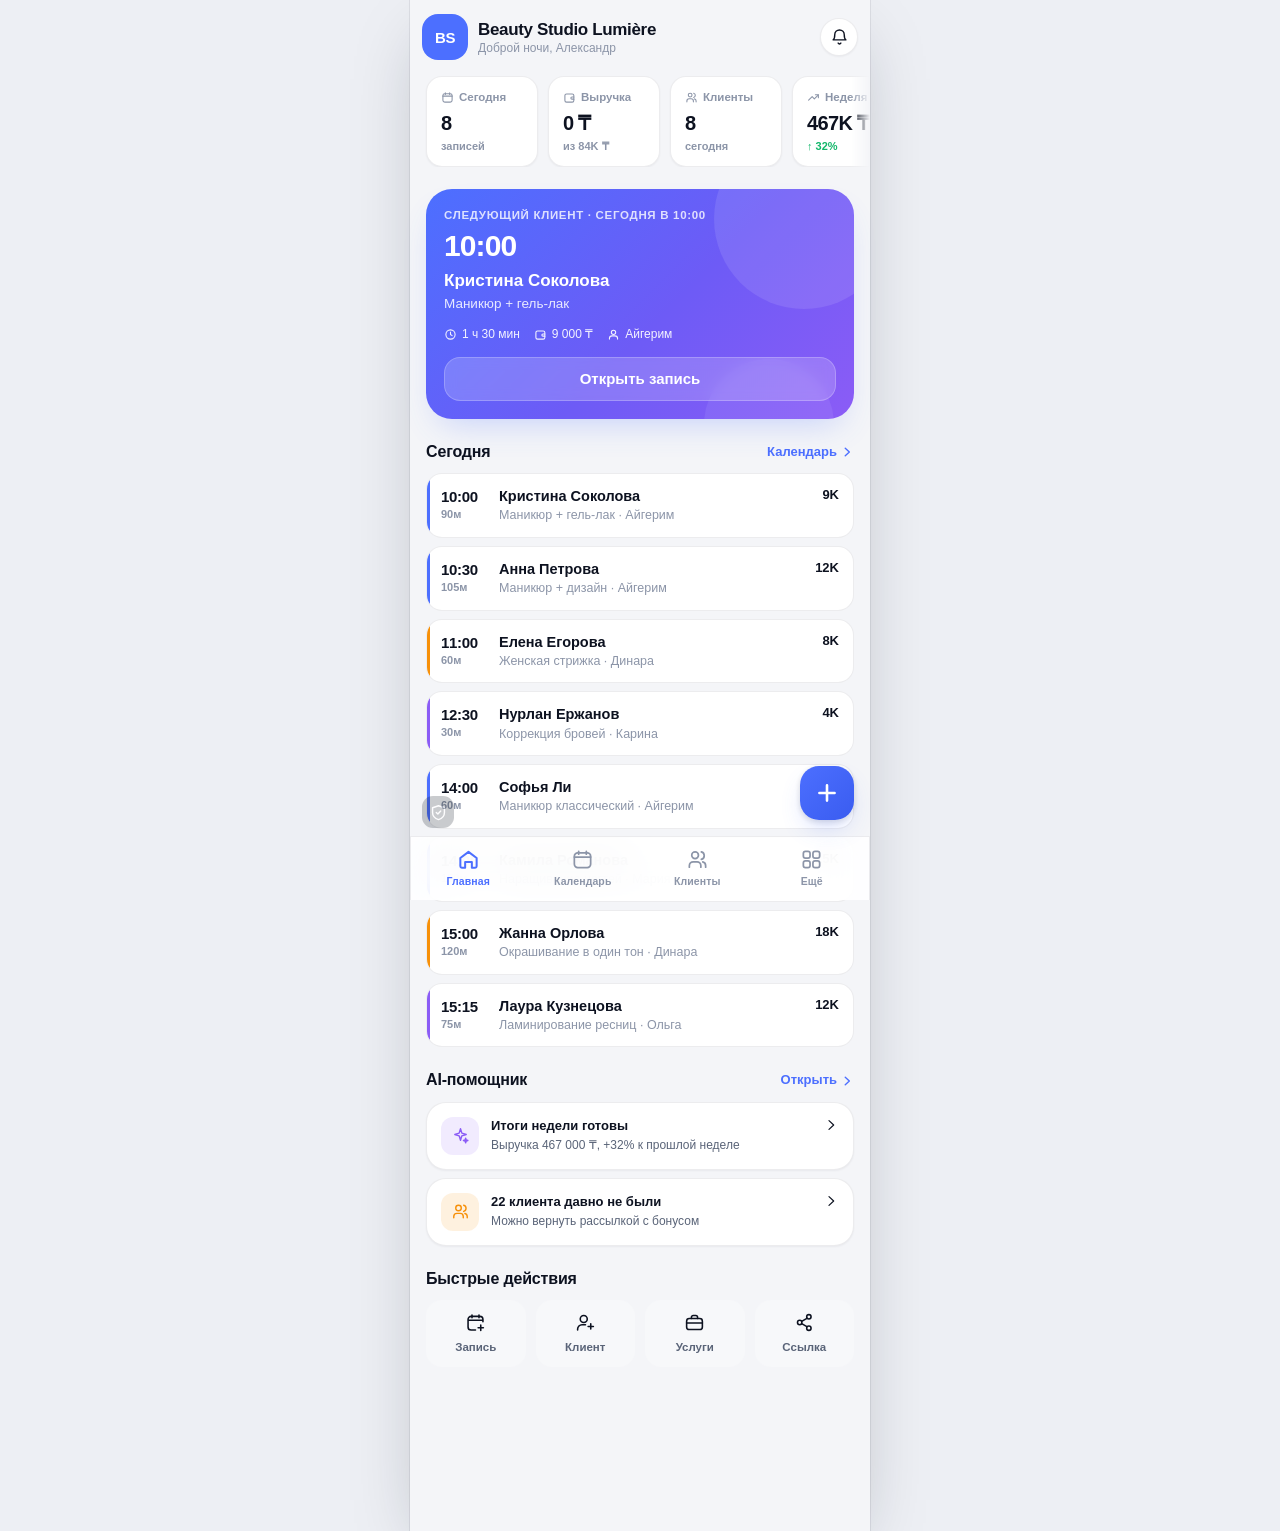
==== webapp/index.html @ 7ba68de1 "Zapis — демо онлайн-записи в Telegram: Mini App, бот с записью в чате, деплой" ====
<!DOCTYPE html>
<html lang="ru" data-theme="light">
<head>
<meta charset="utf-8">
<meta name="viewport" content="width=device-width,initial-scale=1,maximum-scale=1,viewport-fit=cover,user-scalable=no">
<meta name="theme-color" content="#ffffff">
<title>Zapis — онлайн-запись</title>
<link rel="stylesheet" href="./app.css">
<link rel="icon" href="data:image/svg+xml,%3Csvg xmlns='http://www.w3.org/2000/svg' viewBox='0 0 32 32'%3E%3Crect width='32' height='32' rx='8' fill='%234C6FFF'/%3E%3Cpath d='M9 12h14M9 17h9' stroke='white' stroke-width='2.4' stroke-linecap='round'/%3E%3C/svg%3E">
<script src="https://telegram.org/js/telegram-web-app.js"></script>
</head>
<body>
  <div id="app">
    <div id="boot" class="boot">
      <div class="boot-logo"></div>
      <div class="boot-bar"><i></i></div>
    </div>
  </div>
  <div id="sheets"></div>
  <div id="toasts"></div>
  <div id="devdock"></div>
  <script type="module" src="./js/main.js"></script>
</body>
</html>
---- webapp/app.css ----
/* ============================================================
   Zapis — premium mobile UI kit
   ============================================================ */
:root{
  --p:#4C6FFF; --p-2:#3A5CF0; --p-soft:rgba(76,111,255,.12); --p-glow:rgba(76,111,255,.30);
  --ai:#8B5CF6; --ai-soft:rgba(139,92,246,.12);
  --ok:#12B76A; --ok-soft:rgba(18,183,106,.12);
  --warn:#F79009; --warn-soft:rgba(247,144,9,.13);
  --dan:#F04462; --dan-soft:rgba(240,68,98,.12);

  --bg:#F4F5F8; --bg-2:#EDEFF4;
  --sf:#FFFFFF; --sf-2:#F7F8FA; --sf-3:#EFF1F5;
  --tx:#0D1220; --tx-2:#5A6478; --tx-3:#8C95A8;
  --bd:rgba(16,24,40,.08); --bd-2:rgba(16,24,40,.14);
  --sh-1:0 1px 2px rgba(16,24,40,.05);
  --sh-2:0 4px 16px -4px rgba(16,24,40,.10), 0 1px 3px rgba(16,24,40,.04);
  --sh-3:0 18px 44px -12px rgba(16,24,40,.22);
  --sk:linear-gradient(90deg,var(--sf-3) 25%,var(--sf-2) 50%,var(--sf-3) 75%);

  --r-s:12px; --r-m:16px; --r-l:20px; --r-xl:26px; --r-full:999px;
  --tab-h:64px;
  --safe-b:env(safe-area-inset-bottom,0px);
  --safe-t:env(safe-area-inset-top,0px);
  --ff:-apple-system,BlinkMacSystemFont,"SF Pro Display","Segoe UI",Roboto,"Helvetica Neue",Arial,sans-serif;
  --e:cubic-bezier(.22,.61,.36,1);
}
[data-theme="dark"]{
  --p:#6D8BFF; --p-2:#5A7BFF; --p-soft:rgba(109,139,255,.16); --p-glow:rgba(109,139,255,.28);
  --ai:#A78BFA; --ai-soft:rgba(167,139,250,.16);
  --ok:#3DDC97; --ok-soft:rgba(61,220,151,.14);
  --warn:#FDB022; --warn-soft:rgba(253,176,34,.15);
  --dan:#FF6B85; --dan-soft:rgba(255,107,133,.15);

  --bg:#0C0E13; --bg-2:#0A0C10;
  --sf:#161A22; --sf-2:#1C212B; --sf-3:#232936;
  --tx:#F1F4F9; --tx-2:#A3ADBF; --tx-3:#75809A;
  --bd:rgba(255,255,255,.08); --bd-2:rgba(255,255,255,.14);
  --sh-1:0 1px 2px rgba(0,0,0,.4);
  --sh-2:0 6px 20px -6px rgba(0,0,0,.55);
  --sh-3:0 20px 50px -12px rgba(0,0,0,.7);
  --sk:linear-gradient(90deg,var(--sf-2) 25%,var(--sf-3) 50%,var(--sf-2) 75%);
}

*,*::before,*::after{box-sizing:border-box;-webkit-tap-highlight-color:transparent}
html,body{height:100%}
body{
  margin:0;font-family:var(--ff);background:var(--bg);color:var(--tx);
  font-size:15px;line-height:1.4;-webkit-font-smoothing:antialiased;
  overscroll-behavior-y:none;
}
button,input,select,textarea{font:inherit;color:inherit}
button{background:none;border:0;padding:0;cursor:pointer;text-align:left;color:inherit}
a{color:inherit;text-decoration:none}
/* inline-block, чтобы иконка внутри строки текста не уезжала на отдельную строку */
svg{display:inline-block;vertical-align:middle;flex:none}
/* элементы-контролы центрируем явно */
.btn,.chip,.slot,.act,.tab,.dcard,.wcol,.ico-btn,.seg button,.center,.pick .o,.succ{text-align:center}
::-webkit-scrollbar{width:0;height:0}

/* ---------- boot ---------- */
.boot{position:fixed;inset:0;display:flex;flex-direction:column;align-items:center;justify-content:center;gap:22px;background:var(--bg);z-index:100}
.boot-logo{width:64px;height:64px;border-radius:20px;background:linear-gradient(135deg,var(--p),var(--ai));box-shadow:0 10px 30px -6px var(--p-glow);animation:pop .5s var(--e)}
.boot-bar{width:140px;height:4px;border-radius:4px;background:var(--sf-3);overflow:hidden}
.boot-bar i{display:block;height:100%;width:40%;border-radius:4px;background:var(--p);animation:load 1s infinite var(--e)}
@keyframes load{0%{transform:translateX(-100%)}100%{transform:translateX(350%)}}

/* ---------- layout ---------- */
#app{min-height:100%;display:flex;flex-direction:column}
.screen{
  flex:1;padding:calc(var(--safe-t) + 8px) 0 calc(var(--tab-h) + var(--safe-b) + 24px);
  animation:scr .26s var(--e);
}
.screen.no-tab{padding-bottom:calc(var(--safe-b) + 28px)}
.screen.has-fab{padding-bottom:calc(var(--tab-h) + var(--safe-b) + 100px)}
@keyframes scr{from{opacity:0;transform:translateY(8px)}to{opacity:1;transform:none}}
.wrap{padding:0 16px}
.sec{margin-top:22px}
.sec-h{display:flex;align-items:center;justify-content:space-between;padding:0 16px 10px}
.sec-t{font-size:16px;font-weight:700;letter-spacing:-.01em}
.sec-a{font-size:13px;font-weight:600;color:var(--p);display:flex;align-items:center;gap:3px}
.muted{color:var(--tx-2)}
.dim{color:var(--tx-3)}
.tiny{font-size:12px}
.sm{font-size:13px}
.b{font-weight:600}
.center{text-align:center}
.row{display:flex;align-items:center;gap:10px}
.row.between{justify-content:space-between}
.col{display:flex;flex-direction:column}
.grow{flex:1;min-width:0}
.nowrap{white-space:nowrap;overflow:hidden;text-overflow:ellipsis}
.hr{height:1px;background:var(--bd);margin:12px 0}

/* ---------- topbar ---------- */
.top{
  position:sticky;top:0;z-index:30;display:flex;align-items:center;gap:10px;
  padding:calc(var(--safe-t) + 6px) 12px 10px;background:var(--bg);
}
.top.blur{background:color-mix(in srgb,var(--bg) 78%,transparent);backdrop-filter:saturate(180%) blur(16px);-webkit-backdrop-filter:saturate(180%) blur(16px)}
.top-t{font-size:19px;font-weight:750;letter-spacing:-.02em;flex:1;min-width:0}
.top-sub{font-size:12px;color:var(--tx-3);font-weight:500;margin-top:-2px}
.ico-btn{
  width:38px;height:38px;border-radius:var(--r-full);display:grid;place-items:center;
  background:var(--sf);color:var(--tx);box-shadow:var(--sh-1);border:1px solid var(--bd);
  transition:transform .15s var(--e),background .15s
}
.ico-btn:active{transform:scale(.9)}
.ico-btn.flat{background:transparent;box-shadow:none;border-color:transparent}
.ico-btn.p{background:var(--p);color:#fff;border-color:transparent}

/* ---------- tabbar ---------- */
.tabbar{
  position:fixed;left:0;right:0;bottom:0;z-index:40;display:flex;
  height:calc(var(--tab-h) + var(--safe-b));padding-bottom:var(--safe-b);
  background:color-mix(in srgb,var(--sf) 88%,transparent);
  backdrop-filter:saturate(180%) blur(20px);-webkit-backdrop-filter:saturate(180%) blur(20px);
  border-top:1px solid var(--bd);
}
.tab{flex:1;display:flex;flex-direction:column;align-items:center;justify-content:center;gap:3px;color:var(--tx-3);transition:color .18s}
.tab .lb{font-size:10.5px;font-weight:600;letter-spacing:.01em}
.tab.on{color:var(--p)}
.tab.on svg{animation:tabpop .3s var(--e)}
@keyframes tabpop{0%{transform:scale(.8)}60%{transform:scale(1.12)}100%{transform:scale(1)}}

/* ---------- fab ---------- */
.fab{
  position:fixed;right:16px;bottom:calc(var(--tab-h) + var(--safe-b) + 16px);z-index:41;
  width:54px;height:54px;border-radius:19px;display:grid;place-items:center;color:#fff;
  background:linear-gradient(135deg,var(--p),var(--p-2));box-shadow:0 12px 26px -8px var(--p-glow),0 2px 6px rgba(0,0,0,.14);
  transition:transform .18s var(--e);animation:pop .3s var(--e)
}
.fab:active{transform:scale(.9) rotate(45deg)}
@keyframes pop{0%{transform:scale(.6);opacity:0}100%{transform:scale(1);opacity:1}}

/* ---------- cards ---------- */
.card{background:var(--sf);border-radius:var(--r-l);box-shadow:var(--sh-2);border:1px solid var(--bd);overflow:hidden}
.card.pad{padding:16px}
.card.flat{box-shadow:none;background:var(--sf-2);border-color:transparent}
.press{transition:transform .14s var(--e),opacity .14s}
.press:active{transform:scale(.975);opacity:.9}
.stack{display:flex;flex-direction:column;gap:10px}
.stack.s{gap:8px}

/* rows */
.lrow{display:flex;align-items:center;gap:12px;padding:13px 16px;background:var(--sf)}
.lrow+.lrow{border-top:1px solid var(--bd)}
.lrow .ic{width:36px;height:36px;border-radius:11px;display:grid;place-items:center;background:var(--sf-3);color:var(--tx-2);flex:none}
.lrow .tl{font-weight:600;font-size:14.5px;overflow:hidden;text-overflow:ellipsis;white-space:nowrap}
.lrow .st{font-size:12.5px;color:var(--tx-3);margin-top:1px;overflow:hidden;text-overflow:ellipsis;white-space:nowrap}
/* строка «иконка + текст» внутри карточек */
.icoline{display:flex;align-items:center;gap:5px;min-width:0}
.icoline>span{overflow:hidden;text-overflow:ellipsis;white-space:nowrap}
.chev{color:var(--tx-3);flex:none}

/* ---------- avatar ---------- */
.av{border-radius:var(--r-full);display:grid;place-items:center;color:#fff;font-weight:700;flex:none;letter-spacing:-.02em;background:var(--p);overflow:hidden}
.av.s{width:36px;height:36px;font-size:13px}
.av.m{width:46px;height:46px;font-size:15px}
.av.l{width:64px;height:64px;font-size:21px}
.av.xl{width:84px;height:84px;font-size:28px;border-radius:28px}
.center>.av,.center>.tint{margin-left:auto;margin-right:auto}
.av-sq{border-radius:16px}

/* ---------- buttons ---------- */
.btn{
  display:inline-flex;align-items:center;justify-content:center;gap:8px;
  height:50px;padding:0 20px;border-radius:var(--r-m);font-weight:650;font-size:15px;
  background:var(--sf-3);color:var(--tx);transition:transform .14s var(--e),opacity .14s;width:100%
}
.btn:active{transform:scale(.97)}
.btn.p{background:linear-gradient(135deg,var(--p),var(--p-2));color:#fff;box-shadow:0 8px 20px -8px var(--p-glow)}
.btn.ai{background:linear-gradient(135deg,var(--ai),#6D5BF6);color:#fff;box-shadow:0 8px 20px -8px rgba(139,92,246,.5)}
.btn.ok{background:var(--ok);color:#fff}
.btn.dan{background:var(--dan-soft);color:var(--dan)}
.btn.gh{background:transparent;border:1.5px solid var(--bd-2);color:var(--tx)}
.btn.sm{height:40px;font-size:13.5px;padding:0 14px;border-radius:12px;width:auto}
.btn.xs{height:34px;font-size:12.5px;padding:0 12px;border-radius:10px;width:auto}
.btn[disabled]{opacity:.45;pointer-events:none}
.btns{display:flex;gap:10px}
.btns>*{flex:1}

/* icon action pills */
.acts{display:flex;gap:10px}
.act{flex:1;display:flex;flex-direction:column;align-items:center;gap:6px;padding:12px 4px;border-radius:var(--r-m);background:var(--sf-2);color:var(--tx-2);font-size:11.5px;font-weight:600;transition:transform .14s var(--e)}
.act:active{transform:scale(.94)}
.act svg{color:var(--tx)}

/* ---------- chips ---------- */
.chips{
  display:flex;gap:7px;overflow-x:auto;padding:2px 16px;scrollbar-width:none;
  -webkit-mask-image:linear-gradient(90deg,#000 0,#000 calc(100% - 22px),transparent 100%);
  mask-image:linear-gradient(90deg,#000 0,#000 calc(100% - 22px),transparent 100%);
}
.chips.nomask{-webkit-mask-image:none;mask-image:none}
.chip{
  flex:none;height:33px;padding:0 13px;border-radius:var(--r-full);display:inline-flex;align-items:center;gap:6px;
  background:var(--sf);border:1px solid var(--bd);font-size:12.5px;font-weight:600;color:var(--tx-2);
  white-space:nowrap;transition:transform .14s var(--e)
}
.chip:active{transform:scale(.94)}
.chip.on{background:var(--tx);color:var(--bg);border-color:transparent}
.chip.p.on{background:var(--p);color:#fff}

/* segmented */
.seg{display:flex;padding:3px;background:var(--sf-3);border-radius:13px;gap:2px}
.seg button{flex:1;height:32px;border-radius:10px;font-size:13px;font-weight:600;color:var(--tx-2);transition:.18s var(--e)}
.seg button.on{background:var(--sf);color:var(--tx);box-shadow:var(--sh-1)}
[data-theme="dark"] .seg button.on{background:var(--sf)}

/* badge */
.bdg{display:inline-flex;align-items:center;gap:4px;height:22px;padding:0 8px;border-radius:7px;font-size:11px;font-weight:700;background:var(--sf-3);color:var(--tx-2);letter-spacing:.01em}
.bdg.ok{background:var(--ok-soft);color:var(--ok)}
.bdg.p{background:var(--p-soft);color:var(--p)}
.bdg.warn{background:var(--warn-soft);color:var(--warn)}
.bdg.dan{background:var(--dan-soft);color:var(--dan)}
.bdg.ai{background:var(--ai-soft);color:var(--ai)}
.dot{width:7px;height:7px;border-radius:50%;background:var(--ok);flex:none}
.dot.off{background:var(--tx-3)}

/* ---------- stats ---------- */
.kpis{
  display:flex;gap:10px;overflow-x:auto;padding:0 16px;scrollbar-width:none;
  -webkit-mask-image:linear-gradient(90deg,#000 0,#000 calc(100% - 20px),transparent 100%);
  mask-image:linear-gradient(90deg,#000 0,#000 calc(100% - 20px),transparent 100%);
}
.kpi{flex:none;min-width:112px;padding:12px 14px;border-radius:var(--r-m);background:var(--sf);border:1px solid var(--bd);box-shadow:var(--sh-1)}
.kpi .l{font-size:11.5px;color:var(--tx-3);font-weight:600;display:flex;align-items:center;gap:5px}
.kpi .v{font-size:20px;font-weight:750;letter-spacing:-.03em;margin-top:4px}
.kpi .d{font-size:11px;font-weight:700;margin-top:2px}
.up{color:var(--ok)}.down{color:var(--dan)}
.grid2{display:grid;grid-template-columns:1fr 1fr;gap:10px}
.grid3{display:grid;grid-template-columns:repeat(3,1fr);gap:10px}
.st-card{padding:14px;border-radius:var(--r-m);background:var(--sf);border:1px solid var(--bd)}
.st-card .l{font-size:11.5px;color:var(--tx-3);font-weight:600}
.st-card .v{font-size:19px;font-weight:750;letter-spacing:-.03em;margin-top:3px}

/* ---------- next appointment hero ---------- */
.hero{
  position:relative;border-radius:var(--r-xl);padding:18px;color:#fff;overflow:hidden;
  background:linear-gradient(135deg,#4C6FFF 0%,#6D5BF6 55%,#8B5CF6 100%);
  box-shadow:0 16px 34px -14px var(--p-glow)
}
.hero::after{content:"";position:absolute;right:-40px;top:-60px;width:180px;height:180px;border-radius:50%;background:rgba(255,255,255,.10)}
.hero::before{content:"";position:absolute;right:20px;bottom:-70px;width:130px;height:130px;border-radius:50%;background:rgba(255,255,255,.07)}
.hero .lb{font-size:11.5px;font-weight:700;opacity:.8;text-transform:uppercase;letter-spacing:.06em}
.hero .tm{font-size:30px;font-weight:780;letter-spacing:-.03em;line-height:1.05;margin-top:6px}
.hero .nm{font-size:17px;font-weight:700;margin-top:8px}
.hero .sv{font-size:13.5px;opacity:.86;margin-top:2px}
.hero .btn{background:rgba(255,255,255,.18);color:#fff;backdrop-filter:blur(6px);height:44px;margin-top:14px;border:1px solid rgba(255,255,255,.22)}
.hero-meta{position:relative;display:flex;flex-wrap:wrap;gap:6px 14px;margin-top:12px;font-size:12px;opacity:.92}
.hero-meta span{display:inline-flex;align-items:center;gap:5px;white-space:nowrap}

/* ---------- appointment card ---------- */
.appt{display:flex;gap:12px;padding:12px 14px;background:var(--sf);border-radius:var(--r-m);border:1px solid var(--bd);position:relative;overflow:hidden;transition:transform .14s var(--e)}
.appt:active{transform:scale(.98)}
.appt::before{content:"";position:absolute;left:0;top:0;bottom:0;width:3px;background:var(--c,var(--p))}
.appt .t{font-size:15px;font-weight:750;letter-spacing:-.02em;width:46px;flex:none}
.appt .t small{display:block;font-size:11px;font-weight:600;color:var(--tx-3);letter-spacing:0}
.appt .n{font-weight:650;font-size:14.5px}
.appt .s{font-size:12.5px;color:var(--tx-3);margin-top:1px}
.appt.done{opacity:.55}
.appt.cancelled .n{text-decoration:line-through;opacity:.6}

/* ---------- calendar ---------- */
.cal-head{display:flex;align-items:center;justify-content:space-between;padding:6px 16px 12px;gap:10px}
.cal-date{font-size:16px;font-weight:700;letter-spacing:-.02em;text-align:center;flex:1}
.cal-date small{display:block;font-size:11.5px;color:var(--tx-3);font-weight:600}
.wk{display:flex;gap:6px;padding:0 16px 10px}
.wk .d{flex:1;border-radius:14px;padding:8px 0;text-align:center;background:var(--sf);border:1px solid var(--bd);transition:transform .14s var(--e)}
.wk .d:active{transform:scale(.94)}
.wk .d .w{font-size:10.5px;color:var(--tx-3);font-weight:700;text-transform:uppercase}
.wk .d .n{font-size:16px;font-weight:700;margin-top:2px;letter-spacing:-.02em}
.wk .d .p{height:4px;display:flex;gap:2px;justify-content:center;margin-top:4px}
.wk .d .p i{width:4px;height:4px;border-radius:2px;background:var(--p);opacity:.55}
.wk .d.on{background:var(--p);border-color:transparent;color:#fff}
.wk .d.on .w,.wk .d.on .n{color:#fff}
.wk .d.on .p i{background:#fff}
.wk .d.off{opacity:.42}

.tline{position:relative;padding:0 16px 8px}
.tl-row{position:relative;height:64px;border-top:1px dashed var(--bd)}
.tl-row .h{position:absolute;left:0;top:-8px;font-size:11px;font-weight:650;color:var(--tx-3);width:38px}
.tl-body{position:relative;margin-left:42px;min-height:64px}
.tl-free{position:absolute;left:0;right:0;border-radius:10px;transition:background .15s}
.tl-free:active{background:var(--p-soft)}
.tl-ev{
  position:absolute;left:0;right:0;border-radius:12px;padding:7px 10px;overflow:hidden;
  background:var(--c-bg);border-left:3px solid var(--c);color:var(--tx);
  box-shadow:var(--sh-1);transition:transform .14s var(--e)
}
.tl-ev:active{transform:scale(.98)}
.tl-ev .n{font-weight:700;font-size:13px;line-height:1.15}
.tl-ev .s{font-size:11.5px;color:var(--tx-2);margin-top:1px;line-height:1.15}
.tl-ev.mini .s{display:none}
.tl-ev.block{background:repeating-linear-gradient(45deg,var(--sf-3),var(--sf-3) 6px,var(--sf-2) 6px,var(--sf-2) 12px);border-left-color:var(--tx-3);color:var(--tx-2)}
.tl-now{position:absolute;left:42px;right:16px;height:2px;background:var(--dan);z-index:5;pointer-events:none}
.tl-now::before{content:"";position:absolute;left:-5px;top:-3px;width:8px;height:8px;border-radius:50%;background:var(--dan)}

/* week grid */
.wgrid{display:grid;grid-template-columns:repeat(7,1fr);gap:6px;padding:0 12px}
.wcol{background:var(--sf);border:1px solid var(--bd);border-radius:14px;padding:7px 4px;min-height:120px;text-align:center}
.wcol .w{font-size:10px;font-weight:700;color:var(--tx-3);text-transform:uppercase}
.wcol .n{font-size:14px;font-weight:750;margin:2px 0 6px}
.wcol .ev{font-size:9.5px;font-weight:700;color:#fff;background:var(--p);border-radius:6px;padding:3px 2px;margin-bottom:3px;overflow:hidden;white-space:nowrap;text-overflow:ellipsis}
.wcol.today{outline:2px solid var(--p);outline-offset:-1px}

/* ---------- bottom sheet ---------- */
.bd-mask{position:fixed;inset:0;background:rgba(8,11,18,.5);backdrop-filter:blur(2px);z-index:60;opacity:0;transition:opacity .25s var(--e)}
.bd-mask.in{opacity:1}
.sheet{
  position:fixed;left:0;right:0;bottom:0;z-index:61;background:var(--sf);
  border-radius:var(--r-xl) var(--r-xl) 0 0;box-shadow:var(--sh-3);
  max-height:92vh;display:flex;flex-direction:column;
  transform:translateY(100%);transition:transform .3s var(--e);
  padding-bottom:var(--safe-b)
}
.sheet.in{transform:none}
.sheet .grab{width:38px;height:4px;border-radius:3px;background:var(--bd-2);margin:8px auto 2px;flex:none}
.sheet-h{display:flex;align-items:center;gap:10px;padding:8px 18px 10px;flex:none}
.sheet-h .t{font-size:18px;font-weight:750;letter-spacing:-.02em;flex:1}
.sheet-b{overflow-y:auto;padding:0 18px 18px;-webkit-overflow-scrolling:touch}
.sheet-f{padding:12px 18px calc(12px + var(--safe-b));border-top:1px solid var(--bd);flex:none;background:var(--sf)}
@media(min-width:720px){
  .sheet{left:50%;transform:translate(-50%,100%);width:460px;border-radius:var(--r-xl);bottom:24px;max-height:82vh}
  .sheet.in{transform:translate(-50%,0)}
}

/* ---------- forms ---------- */
.field{margin-bottom:14px}
.field>label{display:block;font-size:12.5px;font-weight:650;color:var(--tx-2);margin:0 0 6px 2px}
.inp{
  width:100%;height:50px;padding:0 14px;border-radius:var(--r-m);background:var(--sf-2);
  border:1.5px solid transparent;outline:none;font-size:15px;transition:border-color .18s,background .18s
}
.inp:focus{border-color:var(--p);background:var(--sf)}
textarea.inp{height:auto;min-height:92px;padding:12px 14px;resize:none;line-height:1.45}
.inp-row{display:flex;gap:10px}
.inp-row>*{flex:1}
.pick{display:flex;flex-wrap:wrap;gap:8px}
.pick .o{padding:9px 14px;border-radius:12px;background:var(--sf-2);font-size:13.5px;font-weight:600;color:var(--tx-2);border:1.5px solid transparent;transition:.15s}
.pick .o.on{background:var(--p-soft);color:var(--p);border-color:var(--p)}
.sw{width:46px;height:28px;border-radius:14px;background:var(--sf-3);position:relative;transition:background .2s var(--e);flex:none}
.sw::after{content:"";position:absolute;top:3px;left:3px;width:22px;height:22px;border-radius:50%;background:#fff;box-shadow:var(--sh-1);transition:transform .2s var(--e)}
.sw.on{background:var(--ok)}
.sw.on::after{transform:translateX(18px)}
.search{display:flex;align-items:center;gap:9px;height:44px;padding:0 14px;border-radius:14px;background:var(--sf-2);color:var(--tx-3)}
.search input{flex:1;background:none;border:0;outline:none;font-size:15px;color:var(--tx)}

/* time chips */
.slots{display:grid;grid-template-columns:repeat(4,1fr);gap:9px}
.slot{height:46px;border-radius:14px;background:var(--sf-2);font-size:14.5px;font-weight:650;display:grid;place-items:center;border:1.5px solid transparent;transition:.15s var(--e)}
.slot:active{transform:scale(.94)}
.slot.on{background:var(--p);color:#fff;border-color:transparent;box-shadow:0 6px 16px -6px var(--p-glow)}
.slot.busy{opacity:.32;pointer-events:none;text-decoration:line-through}
.hscroll{display:flex;gap:9px;overflow-x:auto;scrollbar-width:none;padding:2px 16px}
.dcard{flex:none;width:56px;padding:9px 0;border-radius:16px;text-align:center;background:var(--sf-2);border:1.5px solid transparent;transition:.15s var(--e)}
.dcard .w{font-size:10.5px;font-weight:700;color:var(--tx-3);text-transform:uppercase}
.dcard .n{font-size:18px;font-weight:750;margin-top:1px;letter-spacing:-.02em}
.dcard .m{font-size:10px;color:var(--tx-3);font-weight:600}
.dcard.on{background:var(--p);color:#fff;box-shadow:0 8px 18px -8px var(--p-glow)}
.dcard.on .w,.dcard.on .m{color:rgba(255,255,255,.85)}
.dcard.dis{opacity:.35;pointer-events:none}

/* ---------- more grid ---------- */
.mgrid{display:grid;grid-template-columns:1fr 1fr;gap:11px;padding:0 16px}
.mcard{padding:15px;border-radius:var(--r-l);background:var(--sf);border:1px solid var(--bd);box-shadow:var(--sh-1);transition:transform .14s var(--e);text-align:left}
.mcard:active{transform:scale(.96)}
.mcard .ic{width:40px;height:40px;border-radius:13px;display:grid;place-items:center;margin-bottom:10px}
.mcard .t{font-weight:700;font-size:14.5px}
.mcard .s{font-size:11.5px;color:var(--tx-3);margin-top:2px;line-height:1.3}

/* ---------- empty ---------- */
.empty{display:flex;flex-direction:column;align-items:center;text-align:center;padding:38px 26px;gap:6px;animation:scr .3s var(--e)}
.empty .il{width:84px;height:84px;border-radius:28px;display:grid;place-items:center;background:var(--sf-2);color:var(--tx-3);margin-bottom:8px}
.empty .t{font-size:16px;font-weight:700}
.empty .s{font-size:13.5px;color:var(--tx-3);max-width:260px;line-height:1.45}
.empty .btn{margin-top:14px;width:auto;padding:0 24px}

/* ---------- toast ---------- */
#toasts{position:fixed;left:0;right:0;top:calc(var(--safe-t) + 8px);z-index:90;display:flex;flex-direction:column;align-items:center;gap:8px;pointer-events:none}
.toast{
  display:flex;align-items:center;gap:9px;max-width:88%;padding:11px 16px;border-radius:var(--r-full);
  background:var(--tx);color:var(--bg);font-size:13.5px;font-weight:600;box-shadow:var(--sh-3);
  animation:tin .3s var(--e)
}
.toast.out{animation:tout .25s var(--e) forwards}
.toast.ok{background:var(--ok);color:#fff}
.toast.dan{background:var(--dan);color:#fff}
.toast.ai{background:linear-gradient(135deg,var(--ai),#6D5BF6);color:#fff}
@keyframes tin{from{opacity:0;transform:translateY(-18px) scale(.9)}to{opacity:1;transform:none}}
@keyframes tout{to{opacity:0;transform:translateY(-14px) scale(.94)}}

/* ---------- skeleton ---------- */
.sk{background:var(--sk);background-size:400% 100%;animation:shim 1.3s infinite linear;border-radius:10px}
@keyframes shim{0%{background-position:100% 0}100%{background-position:-100% 0}}
.sk-row{height:66px;border-radius:var(--r-m);margin-bottom:10px}

/* ---------- AI ---------- */
.ai-hero{border-radius:var(--r-xl);padding:20px;color:#fff;background:linear-gradient(135deg,#8B5CF6,#6D5BF6 50%,#4C6FFF);box-shadow:0 16px 34px -14px rgba(139,92,246,.5);position:relative;overflow:hidden}
.ai-hero::after{content:"";position:absolute;right:-30px;top:-50px;width:160px;height:160px;border-radius:50%;background:rgba(255,255,255,.12)}
.ai-hero .t{font-size:22px;font-weight:780;letter-spacing:-.03em;margin-top:10px}
.ai-hero .s{font-size:13.5px;opacity:.88;margin-top:4px;max-width:250px;line-height:1.4}
.ai-card{padding:14px;border-radius:var(--r-l);background:var(--sf);border:1px solid var(--bd);box-shadow:var(--sh-1);display:flex;gap:12px;align-items:flex-start;transition:transform .14s var(--e)}
.ai-card:active{transform:scale(.97)}
.ai-card .ic{width:38px;height:38px;border-radius:12px;display:grid;place-items:center;background:var(--ai-soft);color:var(--ai);flex:none}
.ins{padding:15px;border-radius:var(--r-l);background:var(--sf);border:1px solid var(--bd);box-shadow:var(--sh-1)}
.ins .h{display:flex;align-items:center;gap:8px;font-size:13px;font-weight:750;margin-bottom:7px}
.ins .b{font-size:14px;line-height:1.5;color:var(--tx-2);font-weight:400}
.ins .b b{color:var(--tx);font-weight:650}
.ins.good .h{color:var(--ok)}
.ins.warn .h{color:var(--warn)}
.ins.opp .h{color:var(--p)}
.dots{display:inline-flex;gap:4px;align-items:center;height:14px}
.dots i{width:6px;height:6px;border-radius:50%;background:var(--ai);animation:bnc 1.1s infinite}
.dots i:nth-child(2){animation-delay:.15s}.dots i:nth-child(3){animation-delay:.3s}
@keyframes bnc{0%,60%,100%{transform:translateY(0);opacity:.45}30%{transform:translateY(-5px);opacity:1}}
.ai-load{display:flex;flex-direction:column;align-items:center;gap:14px;padding:34px 20px}
.ai-orb{width:64px;height:64px;border-radius:50%;background:conic-gradient(from 0deg,var(--ai),var(--p),var(--ai));animation:spin 1.4s linear infinite;position:relative}
.ai-orb::after{content:"";position:absolute;inset:6px;border-radius:50%;background:var(--sf)}
@keyframes spin{to{transform:rotate(360deg)}}
.bubble{max-width:84%;padding:11px 14px;border-radius:18px;font-size:14.5px;line-height:1.45;white-space:pre-wrap}
.bubble.me{align-self:flex-end;background:var(--p);color:#fff;border-bottom-right-radius:6px}
.bubble.ai{align-self:flex-start;background:var(--sf-2);border-bottom-left-radius:6px}
.mic{width:86px;height:86px;border-radius:50%;display:grid;place-items:center;background:linear-gradient(135deg,var(--ai),#6D5BF6);color:#fff;box-shadow:0 12px 30px -8px rgba(139,92,246,.6);margin:0 auto}
.mic.rec{animation:pulse 1.4s infinite}
@keyframes pulse{0%{box-shadow:0 0 0 0 rgba(139,92,246,.5)}70%{box-shadow:0 0 0 22px rgba(139,92,246,0)}100%{box-shadow:0 0 0 0 rgba(139,92,246,0)}}
.wave{display:flex;align-items:center;justify-content:center;gap:3px;height:34px}
.wave i{width:3px;border-radius:2px;background:var(--ai);animation:wv .9s infinite ease-in-out}
@keyframes wv{0%,100%{height:8px}50%{height:28px}}

/* ---------- charts ---------- */
.chart{display:block;width:100%;height:auto;overflow:visible}
.bars{display:flex;align-items:stretch;gap:6px;height:120px;padding:0 2px}
.bars .b{flex:1;min-width:3px;height:100%;border-radius:6px 6px 3px 3px;background:var(--sf-3);position:relative;overflow:hidden}
.bars .b i{position:absolute;left:0;right:0;bottom:0;border-radius:6px 6px 3px 3px;background:linear-gradient(180deg,var(--p),var(--p-2));animation:grow .6s var(--e)}
@keyframes grow{from{height:0!important}}
.bars-x{display:flex;gap:6px;margin-top:6px}
.bars-x span{flex:1;text-align:center;font-size:9.5px;color:var(--tx-3);font-weight:600}
.prog{height:8px;border-radius:5px;background:var(--sf-3);overflow:hidden}
.prog i{display:block;height:100%;border-radius:5px;background:var(--p);animation:pgw .6s var(--e)}
@keyframes pgw{from{width:0}}

/* ---------- success ---------- */
.succ{display:flex;flex-direction:column;align-items:center;padding:40px 24px;text-align:center;gap:8px}
.check{width:96px;height:96px;border-radius:50%;background:var(--ok-soft);color:var(--ok);display:grid;place-items:center;margin-bottom:10px;animation:pop .45s var(--e)}
.check svg{stroke-dasharray:60;stroke-dashoffset:60;animation:draw .55s .18s var(--e) forwards}
@keyframes draw{to{stroke-dashoffset:0}}
.succ .t{font-size:24px;font-weight:780;letter-spacing:-.03em}
.succ .s{font-size:14.5px;color:var(--tx-2)}

/* ---------- onboarding ---------- */
.ob{padding:calc(var(--safe-t) + 20px) 20px calc(var(--safe-b) + 20px);min-height:100vh;display:flex;flex-direction:column}
.ob-dots{display:flex;gap:6px;justify-content:center;margin-bottom:26px}
.ob-dots i{width:22px;height:4px;border-radius:3px;background:var(--sf-3);transition:.3s}
.ob-dots i.on{background:var(--p);width:30px}
.ob h1{font-size:26px;font-weight:780;letter-spacing:-.035em;margin:0 0 6px}
.ob p.sub{color:var(--tx-2);font-size:14.5px;margin:0 0 22px}

/* ---------- dev dock ---------- */
.dev-fab{position:fixed;left:10px;bottom:calc(var(--tab-h) + var(--safe-b) + 8px);z-index:33;width:32px;height:32px;border-radius:11px;display:grid;place-items:center;background:var(--tx);color:var(--bg);opacity:.22;box-shadow:var(--sh-1);transition:.2s}
body[data-tab="0"] .dev-fab{bottom:calc(var(--safe-b) + 10px)}
/* своя кнопка «назад» не нужна, если её рисует сам Telegram */
body[data-tgback="1"] .top>.ico-btn[data-a="back"]{display:none}
.dev-fab:active{transform:scale(.9)}
.dev-fab.on{opacity:1;background:var(--ai);color:#fff}
.role-grid{display:grid;grid-template-columns:1fr 1fr;gap:9px}
.role{padding:12px;border-radius:14px;background:var(--sf-2);border:1.5px solid transparent;text-align:left;transition:.15s}
.role.on{border-color:var(--p);background:var(--p-soft)}
.role .t{font-weight:700;font-size:14px}
.role .s{font-size:11.5px;color:var(--tx-3);margin-top:1px}

/* client public page */
.pub-hero{padding:calc(var(--safe-t) + 18px) 18px 18px;background:linear-gradient(160deg,var(--p) 0%,#6D5BF6 100%);color:#fff;border-radius:0 0 28px 28px;position:relative;overflow:hidden}
.pub-hero::after{content:"";position:absolute;right:-50px;top:-70px;width:200px;height:200px;border-radius:50%;background:rgba(255,255,255,.1)}
.pub-hero .nm{font-size:23px;font-weight:780;letter-spacing:-.03em;margin-top:10px}
.pub-hero .mt{display:flex;gap:12px;font-size:13px;opacity:.92;margin-top:6px;flex-wrap:wrap}
.svc{display:flex;align-items:center;gap:12px;padding:13px 14px;background:var(--sf);border-radius:var(--r-m);border:1px solid var(--bd);transition:transform .14s var(--e)}
.svc:active{transform:scale(.98)}
.svc .pr{font-weight:750;font-size:15px;letter-spacing:-.02em;white-space:nowrap}

.tint{width:38px;height:38px;border-radius:12px;display:grid;place-items:center;flex:none}

/* закреплённая нижняя панель (слоты, чат) */
.fixbar{position:fixed;left:0;right:0;bottom:0;z-index:34}

/* ---------- desktop: телефонный контейнер по центру ---------- */
@media(min-width:720px){
  body{background:var(--bg-2)}
  #app{max-width:460px;margin:0 auto;min-height:100vh;background:var(--bg);
       box-shadow:0 0 0 1px var(--bd),0 24px 70px -20px rgba(16,24,40,.28)}
  .tabbar{left:50%;transform:translateX(-50%);width:460px;border-left:1px solid var(--bd);border-right:1px solid var(--bd)}
  .fab{right:calc(50vw - 230px + 16px)}
  .dev-fab{left:calc(50vw - 230px + 12px)}
  .fixbar{left:50%;transform:translateX(-50%);width:460px}
}
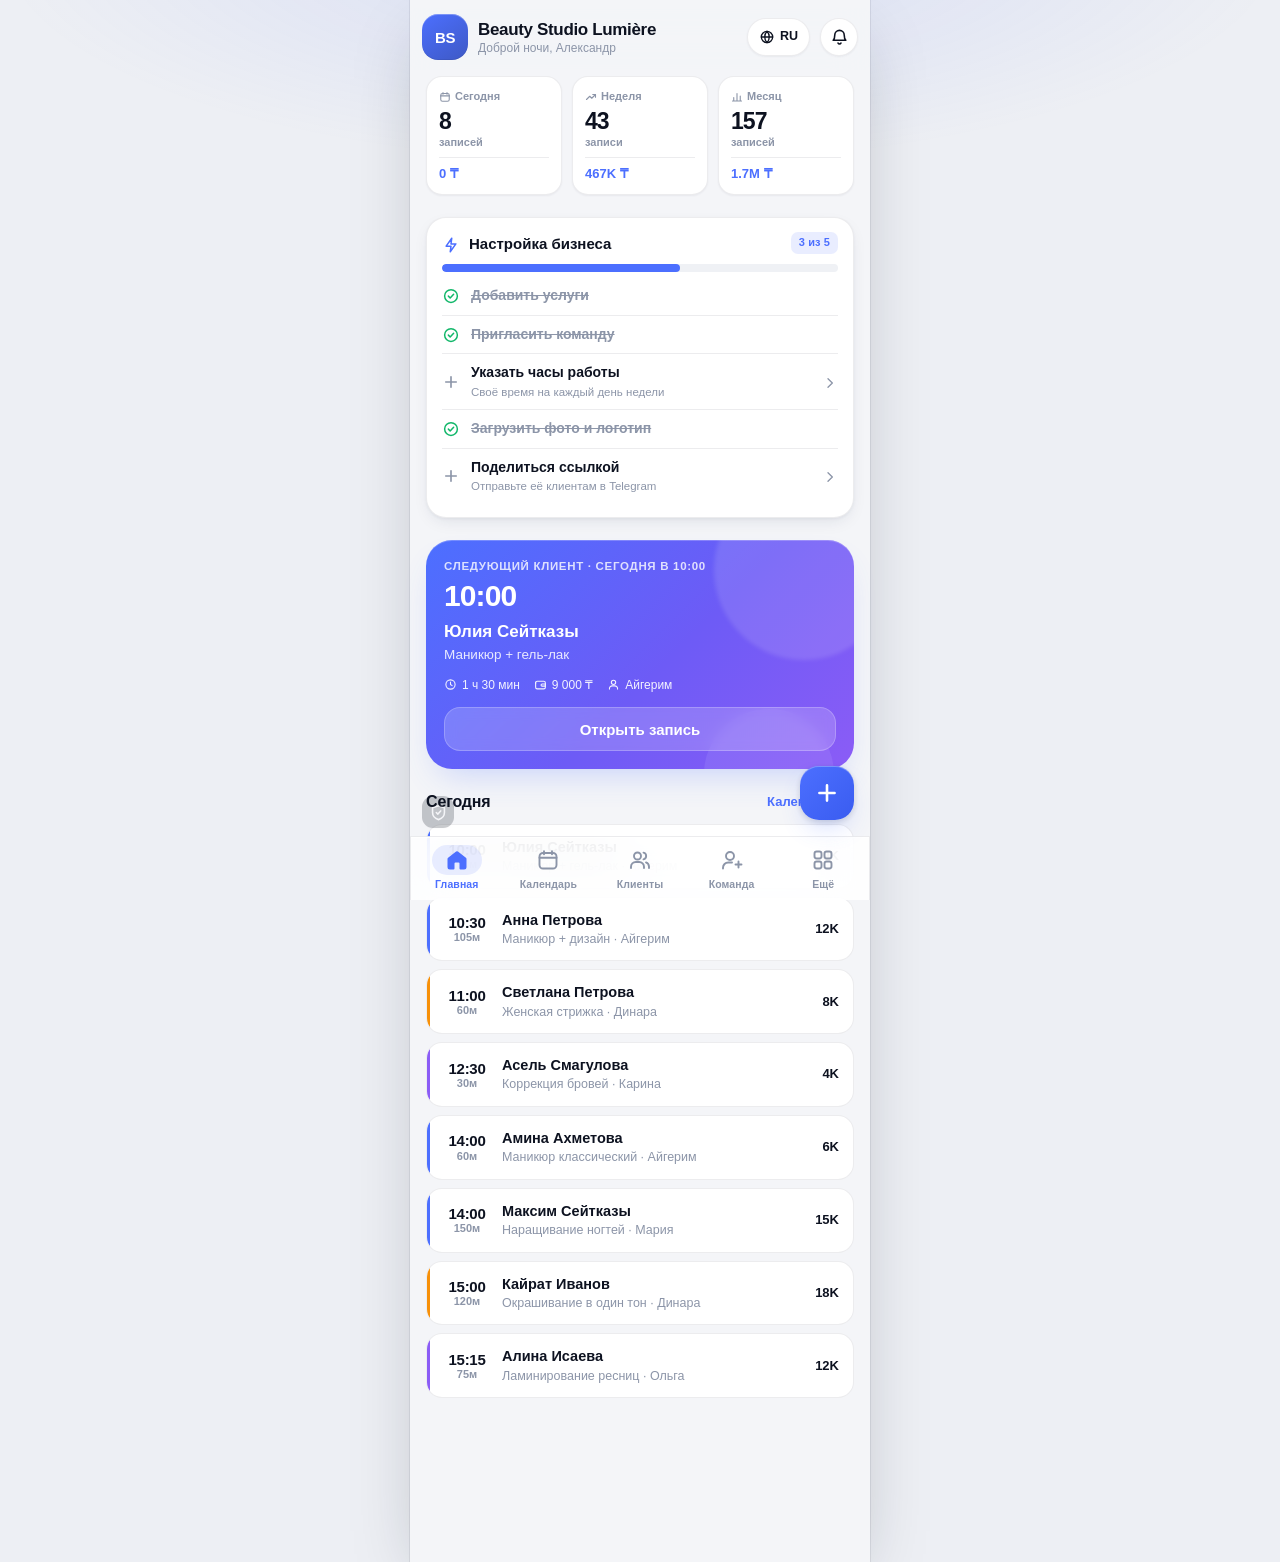
==== commit b956cd76: "Дизайн: иконки в одном весе с заливками, свет на поверхностях, каскад появления - набор иконок перер" ====
--- a/webapp/index.html
+++ b/webapp/index.html
@@ -12,7 +12,7 @@
 <body>
   <div id="app">
     <div id="boot" class="boot">
-      <div class="boot-logo"></div>
+      <div class="boot-logo"><svg width="34" height="34" viewBox="0 0 24 24" fill="none" stroke="currentColor" stroke-width="2.2" stroke-linecap="round" stroke-linejoin="round"><rect x="3.5" y="5" width="17" height="15.5" rx="3.5"/><path d="M3.5 9.8h17M8 3.3v3M16 3.3v3M9 15.2l2.2 2.2 4-4.4"/></svg></div>
       <div class="boot-bar"><i></i></div>
     </div>
   </div>
--- a/webapp/app.css
+++ b/webapp/app.css
@@ -12,9 +12,15 @@
   --sf:#FFFFFF; --sf-2:#F7F8FA; --sf-3:#EFF1F5;
   --tx:#0D1220; --tx-2:#5A6478; --tx-3:#8C95A8;
   --bd:rgba(16,24,40,.08); --bd-2:rgba(16,24,40,.14);
-  --sh-1:0 1px 2px rgba(16,24,40,.05);
-  --sh-2:0 4px 16px -4px rgba(16,24,40,.10), 0 1px 3px rgba(16,24,40,.04);
-  --sh-3:0 18px 44px -12px rgba(16,24,40,.22);
+  /* тени с холодным оттенком: нейтрально-серые на белом выглядят грязно */
+  --sh-1:0 1px 2px rgba(26,38,70,.06);
+  --sh-2:0 6px 18px -6px rgba(26,38,70,.13), 0 1px 3px rgba(26,38,70,.05);
+  --sh-3:0 18px 44px -12px rgba(26,38,70,.24);
+  /* блик сверху и стекло: интерфейс освещён, а не плоский */
+  --hl:rgba(255,255,255,.75);
+  --glass:color-mix(in srgb,var(--sf) 86%,transparent);
+  --glass-bg:color-mix(in srgb,var(--bg) 76%,transparent);
+  --e-spring:cubic-bezier(.34,1.4,.64,1);
   --sk:linear-gradient(90deg,var(--sf-3) 25%,var(--sf-2) 50%,var(--sf-3) 75%);
 
   --r-s:12px; --r-m:16px; --r-l:20px; --r-xl:26px; --r-full:999px;
@@ -23,6 +29,14 @@
   --safe-t:env(safe-area-inset-top,0px);
   --ff:-apple-system,BlinkMacSystemFont,"SF Pro Display","Segoe UI",Roboto,"Helvetica Neue",Arial,sans-serif;
   --e:cubic-bezier(.22,.61,.36,1);
+  --e-nav:cubic-bezier(.2,.78,.22,1);
+  /* шкала загрузки месяца: смешиваем с поверхностью, а не с прозрачностью —
+     иначе на тёмном фоне слабые ступени становятся неразличимы */
+  --heat-0:var(--sf-2);
+  --heat-1:color-mix(in srgb,var(--p) 18%,var(--sf));
+  --heat-2:color-mix(in srgb,var(--p) 40%,var(--sf));
+  --heat-3:color-mix(in srgb,var(--p) 68%,var(--sf));
+  --e-sheet:cubic-bezier(.2,.84,.24,1);
 }
 [data-theme="dark"]{
   --p:#6D8BFF; --p-2:#5A7BFF; --p-soft:rgba(109,139,255,.16); --p-glow:rgba(109,139,255,.28);
@@ -38,7 +52,15 @@
   --sh-1:0 1px 2px rgba(0,0,0,.4);
   --sh-2:0 6px 20px -6px rgba(0,0,0,.55);
   --sh-3:0 20px 50px -12px rgba(0,0,0,.7);
+  --hl:rgba(255,255,255,.07);
+  --glass:color-mix(in srgb,var(--sf) 84%,transparent);
+  --glass-bg:color-mix(in srgb,var(--bg) 72%,transparent);
   --sk:linear-gradient(90deg,var(--sf-2) 25%,var(--sf-3) 50%,var(--sf-2) 75%);
+  /* на тёмном шаги нужны крупнее: глаз хуже различает близкие тёмные тона */
+  --heat-0:var(--sf-2);
+  --heat-1:color-mix(in srgb,var(--p) 24%,var(--sf));
+  --heat-2:color-mix(in srgb,var(--p) 48%,var(--sf));
+  --heat-3:color-mix(in srgb,var(--p) 76%,var(--sf));
 }
 
 *,*::before,*::after{box-sizing:border-box;-webkit-tap-highlight-color:transparent}
@@ -51,6 +73,8 @@
 button,input,select,textarea{font:inherit;color:inherit}
 button{background:none;border:0;padding:0;cursor:pointer;text-align:left;color:inherit}
 a{color:inherit;text-decoration:none}
+:where(button,a,[role="button"]):focus{outline:none}
+:where(button,a,[role="button"]):focus-visible{outline:2px solid var(--p);outline-offset:-3px}
 /* inline-block, чтобы иконка внутри строки текста не уезжала на отдельную строку */
 svg{display:inline-block;vertical-align:middle;flex:none}
 /* элементы-контролы центрируем явно */
@@ -59,7 +83,13 @@
 
 /* ---------- boot ---------- */
 .boot{position:fixed;inset:0;display:flex;flex-direction:column;align-items:center;justify-content:center;gap:22px;background:var(--bg);z-index:100}
-.boot-logo{width:64px;height:64px;border-radius:20px;background:linear-gradient(135deg,var(--p),var(--ai));box-shadow:0 10px 30px -6px var(--p-glow);animation:pop .5s var(--e)}
+.boot-logo{
+  width:68px;height:68px;border-radius:22px;display:grid;place-items:center;color:#fff;
+  background:linear-gradient(135deg,var(--p),var(--ai));
+  box-shadow:inset 0 1px 0 rgba(255,255,255,.3),0 14px 34px -8px var(--p-glow);
+  animation:pop .5s var(--e),breathe 2.2s 1s ease-in-out infinite
+}
+@keyframes breathe{0%,100%{box-shadow:inset 0 1px 0 rgba(255,255,255,.3),0 14px 34px -8px var(--p-glow)}50%{box-shadow:inset 0 1px 0 rgba(255,255,255,.3),0 18px 44px -6px var(--p-glow)}}
 .boot-bar{width:140px;height:4px;border-radius:4px;background:var(--sf-3);overflow:hidden}
 .boot-bar i{display:block;height:100%;width:40%;border-radius:4px;background:var(--p);animation:load 1s infinite var(--e)}
 @keyframes load{0%{transform:translateX(-100%)}100%{transform:translateX(350%)}}
@@ -68,11 +98,17 @@
 #app{min-height:100%;display:flex;flex-direction:column}
 .screen{
   flex:1;padding:calc(var(--safe-t) + 8px) 0 calc(var(--tab-h) + var(--safe-b) + 24px);
-  animation:scr .26s var(--e);
 }
 .screen.no-tab{padding-bottom:calc(var(--safe-b) + 28px)}
 .screen.has-fab{padding-bottom:calc(var(--tab-h) + var(--safe-b) + 100px)}
 @keyframes scr{from{opacity:0;transform:translateY(8px)}to{opacity:1;transform:none}}
+.screen.nav-enter.nav-forward{animation:nav-in-forward .36s var(--e-nav) both}
+.screen.nav-enter.nav-back{animation:nav-in-back .34s var(--e-nav) both}
+.screen.nav-enter.nav-tab,.screen.nav-enter.nav-replace{animation:nav-in-replace .32s var(--e-nav) both}
+@keyframes nav-in-forward{from{opacity:0;transform:translate3d(24px,0,0) scale(.992)}to{opacity:1;transform:none}}
+@keyframes nav-in-back{from{opacity:0;transform:translate3d(-20px,0,0) scale(.992)}to{opacity:1;transform:none}}
+@keyframes nav-in-replace{from{opacity:0;transform:translate3d(0,10px,0) scale(.994)}to{opacity:1;transform:none}}
+
 .wrap{padding:0 16px}
 .sec{margin-top:22px}
 .sec-h{display:flex;align-items:center;justify-content:space-between;padding:0 16px 10px}
@@ -94,46 +130,55 @@
 /* ---------- topbar ---------- */
 .top{
   position:sticky;top:0;z-index:30;display:flex;align-items:center;gap:10px;
-  padding:calc(var(--safe-t) + 6px) 12px 10px;background:var(--bg);
-}
-.top.blur{background:color-mix(in srgb,var(--bg) 78%,transparent);backdrop-filter:saturate(180%) blur(16px);-webkit-backdrop-filter:saturate(180%) blur(16px)}
+  padding:calc(var(--safe-t) + 6px) 12px 10px;
+  background:var(--glass-bg);backdrop-filter:saturate(180%) blur(18px);-webkit-backdrop-filter:saturate(180%) blur(18px)
+}
 .top-t{font-size:19px;font-weight:750;letter-spacing:-.02em;flex:1;min-width:0}
 .top-sub{font-size:12px;color:var(--tx-3);font-weight:500;margin-top:-2px}
 .ico-btn{
   width:38px;height:38px;border-radius:var(--r-full);display:grid;place-items:center;
-  background:var(--sf);color:var(--tx);box-shadow:var(--sh-1);border:1px solid var(--bd);
+  background:var(--sf);color:var(--tx);box-shadow:inset 0 1px 0 var(--hl),var(--sh-1);border:1px solid var(--bd);
   transition:transform .15s var(--e),background .15s
 }
 .ico-btn:active{transform:scale(.9)}
 .ico-btn.flat{background:transparent;box-shadow:none;border-color:transparent}
 .ico-btn.p{background:var(--p);color:#fff;border-color:transparent}
+/* Переключатель языка: иконка и код рядом. .ico-btn — квадрат на один
+   элемент (grid + place-items), поэтому ширину и раскладку задаём сами. */
+.lang-btn{width:auto;padding:0 11px;display:inline-flex;align-items:center;gap:5px}
+.lang-btn span{font-size:12.5px;font-weight:700}
 
 /* ---------- tabbar ---------- */
 .tabbar{
   position:fixed;left:0;right:0;bottom:0;z-index:40;display:flex;
   height:calc(var(--tab-h) + var(--safe-b));padding-bottom:var(--safe-b);
-  background:color-mix(in srgb,var(--sf) 88%,transparent);
-  backdrop-filter:saturate(180%) blur(20px);-webkit-backdrop-filter:saturate(180%) blur(20px);
-  border-top:1px solid var(--bd);
-}
-.tab{flex:1;display:flex;flex-direction:column;align-items:center;justify-content:center;gap:3px;color:var(--tx-3);transition:color .18s}
-.tab .lb{font-size:10.5px;font-weight:600;letter-spacing:.01em}
+  background:var(--glass);
+  backdrop-filter:saturate(180%) blur(24px);-webkit-backdrop-filter:saturate(180%) blur(24px);
+  border-top:1px solid var(--bd);box-shadow:inset 0 1px 0 var(--hl);
+}
+.tab{flex:1;display:flex;flex-direction:column;align-items:center;justify-content:center;gap:2px;color:var(--tx-3);transition:color .2s}
+.tab .lb{font-size:10.5px;font-weight:600;letter-spacing:.01em;transition:font-weight .2s}
+/* подложка под иконкой: появляется под активной и уходит у остальных */
+.tab-ic{width:50px;height:30px;display:grid;place-items:center;border-radius:15px;transition:background .28s var(--e),transform .28s var(--e-spring)}
 .tab.on{color:var(--p)}
-.tab.on svg{animation:tabpop .3s var(--e)}
-@keyframes tabpop{0%{transform:scale(.8)}60%{transform:scale(1.12)}100%{transform:scale(1)}}
+.tab.on .lb{font-weight:700}
+.tab.on .tab-ic{background:var(--p-soft)}
+.tab.on.tab-pulse .tab-ic{animation:tabpop .36s var(--e-spring)}
+@keyframes tabpop{0%{transform:scale(.82)}100%{transform:scale(1)}}
 
 /* ---------- fab ---------- */
 .fab{
   position:fixed;right:16px;bottom:calc(var(--tab-h) + var(--safe-b) + 16px);z-index:41;
   width:54px;height:54px;border-radius:19px;display:grid;place-items:center;color:#fff;
-  background:linear-gradient(135deg,var(--p),var(--p-2));box-shadow:0 12px 26px -8px var(--p-glow),0 2px 6px rgba(0,0,0,.14);
-  transition:transform .18s var(--e);animation:pop .3s var(--e)
+  background:linear-gradient(135deg,var(--p),var(--p-2));
+  box-shadow:inset 0 1px 0 rgba(255,255,255,.28),0 12px 26px -8px var(--p-glow),0 2px 6px rgba(0,0,0,.14);
+  transition:transform .22s var(--e-spring);animation:pop .4s var(--e) both
 }
 .fab:active{transform:scale(.9) rotate(45deg)}
 @keyframes pop{0%{transform:scale(.6);opacity:0}100%{transform:scale(1);opacity:1}}
 
 /* ---------- cards ---------- */
-.card{background:var(--sf);border-radius:var(--r-l);box-shadow:var(--sh-2);border:1px solid var(--bd);overflow:hidden}
+.card{background:var(--sf);border-radius:var(--r-l);box-shadow:inset 0 1px 0 var(--hl),var(--sh-2);border:1px solid var(--bd);overflow:hidden}
 .card.pad{padding:16px}
 .card.flat{box-shadow:none;background:var(--sf-2);border-color:transparent}
 .press{transition:transform .14s var(--e),opacity .14s}
@@ -147,19 +192,114 @@
 .lrow .ic{width:36px;height:36px;border-radius:11px;display:grid;place-items:center;background:var(--sf-3);color:var(--tx-2);flex:none}
 .lrow .tl{font-weight:600;font-size:14.5px;overflow:hidden;text-overflow:ellipsis;white-space:nowrap}
 .lrow .st{font-size:12.5px;color:var(--tx-3);margin-top:1px;overflow:hidden;text-overflow:ellipsis;white-space:nowrap}
+/* Запасной выход: жалоба, поддержка, «создать свой бизнес». Такие строки
+   нужны раз в год, поэтому у них нет ни подложки, ни рамки — только текст
+   помельче. Заметнее их делать нельзя: человек пришёл записаться. */
+.quiet-row{width:100%;border-radius:14px;background:transparent;padding:11px 14px 11px 0}
+.quiet-row+.quiet-row{border-top:1px solid var(--bd)}
+.quiet-row .ic{background:transparent;color:var(--tx-3);width:30px;height:30px}
+.quiet-row .tl{font-weight:550;font-size:14px;color:var(--tx-2)}
+.quiet-row .st{font-size:12px}
 /* строка «иконка + текст» внутри карточек */
 .icoline{display:flex;align-items:center;gap:5px;min-width:0}
 .icoline>span{overflow:hidden;text-overflow:ellipsis;white-space:nowrap}
 .chev{color:var(--tx-3);flex:none}
 
 /* ---------- avatar ---------- */
-.av{border-radius:var(--r-full);display:grid;place-items:center;color:#fff;font-weight:700;flex:none;letter-spacing:-.02em;background:var(--p);overflow:hidden}
+.av{border-radius:var(--r-full);display:grid;place-items:center;color:#fff;font-weight:700;flex:none;letter-spacing:-.02em;background:var(--p);overflow:hidden;box-shadow:inset 0 1px 0 rgba(255,255,255,.28),inset 0 -1px 0 rgba(0,0,0,.08)}
 .av.s{width:36px;height:36px;font-size:13px}
 .av.m{width:46px;height:46px;font-size:15px}
 .av.l{width:64px;height:64px;font-size:21px}
 .av.xl{width:84px;height:84px;font-size:28px;border-radius:28px}
 .center>.av,.center>.tint{margin-left:auto;margin-right:auto}
 .av-sq{border-radius:16px}
+/* фото вместо инициалов: размеры берём у .av, меняется только заливка */
+.av-photo{background-size:cover;background-position:center;background-repeat:no-repeat;color:transparent}
+
+/* ---------- загрузка изображений ---------- */
+.ph-row{display:flex;gap:14px;align-items:flex-start}
+.ph-box{
+  width:84px;height:84px;flex:none;border-radius:18px;border:1.5px dashed var(--bd-2);
+  background:var(--sf-2);color:var(--tx-3);display:grid;place-items:center;
+  background-size:cover;background-position:center;overflow:hidden;transition:transform .14s var(--e)
+}
+.ph-box:active{transform:scale(.97)}
+.ph-box.round{border-radius:var(--r-full)}
+.ph-box.has{border-style:solid;border-color:var(--bd)}
+.ph-row .grow{display:flex;flex-direction:column;align-items:flex-start}
+.ph-row .btn.xs{width:auto}
+
+/* ---------- переписка в обращении ---------- */
+.tk-msg{background:var(--sf-2);border-radius:14px;padding:11px 13px;max-width:88%}
+.tk-msg.ours{background:var(--p-soft);margin-left:auto}
+
+/* ---------- выбор фирменного цвета ---------- */
+.col-pick{display:flex;flex-wrap:wrap;gap:10px}
+.col-dot{
+  width:34px;height:34px;border-radius:var(--r-full);flex:none;
+  box-shadow:inset 0 0 0 1px rgba(16,24,40,.12);
+  transition:transform .14s var(--e),box-shadow .14s
+}
+.col-dot:active{transform:scale(.9)}
+.col-dot.on{box-shadow:inset 0 0 0 3px var(--sf),inset 0 0 0 5px currentColor;color:var(--tx-2)}
+.col-prev{
+  margin-top:12px;border-radius:var(--r-m);padding:16px 14px;color:#fff;
+  display:flex;flex-direction:column;gap:2px
+}
+.col-prev span{font-size:17px;font-weight:750;letter-spacing:-.02em}
+.col-prev i{font-style:normal;font-size:11.5px;opacity:.8}
+
+/* ---------- мои записи (клиент) ---------- */
+/* Ближайший визит — цветная шапка с датой и обратным отсчётом. */
+.upc{padding:0}
+.upc-first{border-color:transparent;box-shadow:inset 0 0 0 2px var(--p),var(--sh-2)}
+.upc-head{
+  display:flex;align-items:center;justify-content:space-between;gap:8px;
+  padding:10px 14px;background:var(--sf-3);color:var(--tx-2);
+  font-size:13px;font-weight:650
+}
+.upc-first .upc-head{background:var(--p-soft);color:var(--p)}
+.upc-left{font-weight:600;opacity:.75;font-size:12px;white-space:nowrap}
+.upc-body{display:block;width:100%;padding:13px 14px;text-align:left}
+.upc-t{font-size:15px;font-weight:700;letter-spacing:-.02em}
+.upc-acts{display:flex;border-top:1px solid var(--bd)}
+.upc-acts button{
+  flex:1;display:flex;align-items:center;justify-content:center;gap:7px;
+  padding:12px;font-size:13.5px;font-weight:650;color:var(--p)
+}
+.upc-acts button+button{border-left:1px solid var(--bd)}
+.upc-acts button.dan{color:var(--dan)}
+
+/* История: одна плотная строка на визит. */
+.hist{padding:0}
+.hist-off{opacity:.62}
+.hist-main{display:flex;align-items:center;gap:12px;width:100%;padding:12px 14px;text-align:left}
+.hist-d{width:38px;flex:none;text-align:center}
+.hist-d .n{font-size:18px;font-weight:750;letter-spacing:-.03em;line-height:1.1}
+.hist-sep{width:1px;align-self:stretch;background:var(--bd)}
+.hist-acts{display:flex;border-top:1px solid var(--bd)}
+.hist-acts button,.hist-acts .rated{
+  flex:1;display:flex;align-items:center;justify-content:center;gap:6px;
+  padding:11px;font-size:13px;font-weight:650;color:var(--p)
+}
+.hist-acts button+button,.hist-acts .rated+button{border-left:1px solid var(--bd)}
+.hist-acts .star-btn{color:#F5A524}
+.hist-acts .rated{gap:2px;color:#F5A524}
+.hist-acts .rated svg{fill:#F5A524}
+
+/* ---------- оценка визита ---------- */
+.stars{display:inline-flex;gap:6px}
+.star{color:var(--tx-3);transition:transform .14s var(--e),color .14s;padding:2px}
+.star.on{color:#F5A524}
+.star.on svg{fill:#F5A524}
+.star:active{transform:scale(.9)}
+
+/* обложка страницы записи и фото услуги в списке */
+.cover{height:132px;background-size:cover;background-position:center;background-color:var(--sf-3)}
+.svc-ph{
+  width:46px;height:46px;border-radius:14px;flex:none;
+  background-size:cover;background-position:center;background-color:var(--sf-3)
+}
 
 /* ---------- buttons ---------- */
 .btn{
@@ -168,7 +308,7 @@
   background:var(--sf-3);color:var(--tx);transition:transform .14s var(--e),opacity .14s;width:100%
 }
 .btn:active{transform:scale(.97)}
-.btn.p{background:linear-gradient(135deg,var(--p),var(--p-2));color:#fff;box-shadow:0 8px 20px -8px var(--p-glow)}
+.btn.p{background:linear-gradient(135deg,var(--p),var(--p-2));color:#fff;box-shadow:inset 0 1px 0 rgba(255,255,255,.24),0 8px 20px -8px var(--p-glow)}
 .btn.ai{background:linear-gradient(135deg,var(--ai),#6D5BF6);color:#fff;box-shadow:0 8px 20px -8px rgba(139,92,246,.5)}
 .btn.ok{background:var(--ok);color:#fff}
 .btn.dan{background:var(--dan-soft);color:var(--dan)}
@@ -185,6 +325,29 @@
 .act:active{transform:scale(.94)}
 .act svg{color:var(--tx)}
 
+/* ---------- карточка записи ---------- */
+.appt-person{gap:13px;margin-bottom:14px}
+.appt-person-name{font-size:18px;font-weight:750;letter-spacing:-.02em;line-height:1.25}
+.appt-info{margin-bottom:12px;padding:4px 14px;background:var(--sf-2);border:1px solid var(--bd);border-radius:18px}
+.appt-info-row{display:flex;align-items:flex-start;justify-content:space-between;gap:16px;padding:10px 0;border-bottom:1px solid var(--bd)}
+.appt-info-row:last-child{border-bottom:0}
+.appt-info-row>span{flex:none;color:var(--tx-3);font-size:12.5px}
+.appt-info-row>b{max-width:68%;font-size:13.5px;text-align:right;line-height:1.35}
+.appt-info-row.total>b{font-size:16px;letter-spacing:-.02em}
+.appt-review{display:flex;align-items:center;gap:10px;margin-bottom:12px;padding:12px 13px;border-radius:16px;border:1px solid var(--bd)}
+.appt-review.received{display:block;background:color-mix(in srgb,var(--warn-soft) 55%,var(--sf));border-color:color-mix(in srgb,var(--warn) 24%,transparent)}
+.appt-review.pending{background:var(--sf-2)}
+.appt-review-head{display:flex;align-items:center;gap:10px}
+.appt-review-icon{width:34px;height:34px;flex:none;border-radius:11px;display:grid;place-items:center;background:var(--warn-soft);color:var(--warn)}
+.appt-review b{display:block;font-size:13.5px}
+.appt-review span{display:block;margin-top:1px;font-size:11.5px;color:var(--tx-3)}
+.appt-review-stars{display:flex;gap:1px;flex:none;color:var(--bd-2)}
+.appt-review-stars i{display:block;height:14px}
+.appt-review-stars i.on{color:var(--warn)}
+.appt-review-stars i.on svg{fill:currentColor}
+.appt-review-text{margin-top:10px;padding-top:9px;border-top:1px solid color-mix(in srgb,var(--warn) 18%,transparent);font-size:13px;line-height:1.45;color:var(--tx-2)}
+.appt-actions{margin-bottom:4px}
+
 /* ---------- chips ---------- */
 .chips{
   display:flex;gap:7px;overflow-x:auto;padding:2px 16px;scrollbar-width:none;
@@ -198,7 +361,7 @@
   white-space:nowrap;transition:transform .14s var(--e)
 }
 .chip:active{transform:scale(.94)}
-.chip.on{background:var(--tx);color:var(--bg);border-color:transparent}
+.chip.on{background:var(--tx);color:var(--bg);border-color:transparent;box-shadow:var(--sh-1)}
 .chip.p.on{background:var(--p);color:#fff}
 
 /* segmented */
@@ -230,6 +393,23 @@
 .up{color:var(--ok)}.down{color:var(--dan)}
 .grid2{display:grid;grid-template-columns:1fr 1fr;gap:10px}
 .grid3{display:grid;grid-template-columns:repeat(3,1fr);gap:10px}
+/* Плитка мастера на главной: период, число, единица, деньги.
+   Три одинаковые в ряд — их сравнивают взглядом, поэтому они не ездят
+   лентой и не меняют высоту от длины подписи. */
+.mkpi{
+  padding:12px 12px 11px;border-radius:var(--r-m);background:var(--sf);
+  border:1px solid var(--bd);box-shadow:var(--sh-1);min-width:0
+}
+.mkpi .l{
+  display:flex;align-items:center;gap:4px;font-size:11px;font-weight:650;
+  color:var(--tx-3);white-space:nowrap;overflow:hidden
+}
+.mkpi .v{font-size:23px;font-weight:780;letter-spacing:-.04em;margin-top:5px;line-height:1.05}
+.mkpi .u{font-size:11px;color:var(--tx-3);font-weight:600;margin-top:1px}
+.mkpi .m{
+  font-size:13px;font-weight:750;color:var(--p);margin-top:7px;
+  padding-top:7px;border-top:1px solid var(--bd);white-space:nowrap
+}
 .st-card{padding:14px;border-radius:var(--r-m);background:var(--sf);border:1px solid var(--bd)}
 .st-card .l{font-size:11.5px;color:var(--tx-3);font-weight:600}
 .st-card .v{font-size:19px;font-weight:750;letter-spacing:-.03em;margin-top:3px}
@@ -240,8 +420,9 @@
   background:linear-gradient(135deg,#4C6FFF 0%,#6D5BF6 55%,#8B5CF6 100%);
   box-shadow:0 16px 34px -14px var(--p-glow)
 }
-.hero::after{content:"";position:absolute;right:-40px;top:-60px;width:180px;height:180px;border-radius:50%;background:rgba(255,255,255,.10)}
-.hero::before{content:"";position:absolute;right:20px;bottom:-70px;width:130px;height:130px;border-radius:50%;background:rgba(255,255,255,.07)}
+.hero::after{content:"";position:absolute;right:-40px;top:-60px;width:180px;height:180px;border-radius:50%;background:rgba(255,255,255,.12);filter:blur(2px);animation:drift 16s ease-in-out infinite alternate}
+.hero::before{content:"";position:absolute;right:20px;bottom:-70px;width:130px;height:130px;border-radius:50%;background:rgba(255,255,255,.08);animation:drift 22s ease-in-out infinite alternate-reverse}
+@keyframes drift{from{transform:translate3d(0,0,0) scale(1)}to{transform:translate3d(-22px,16px,0) scale(1.12)}}
 .hero .lb{font-size:11.5px;font-weight:700;opacity:.8;text-transform:uppercase;letter-spacing:.06em}
 .hero .tm{font-size:30px;font-weight:780;letter-spacing:-.03em;line-height:1.05;margin-top:6px}
 .hero .nm{font-size:17px;font-weight:700;margin-top:8px}
@@ -251,10 +432,13 @@
 .hero-meta span{display:inline-flex;align-items:center;gap:5px;white-space:nowrap}
 
 /* ---------- appointment card ---------- */
-.appt{display:flex;gap:12px;padding:12px 14px;background:var(--sf);border-radius:var(--r-m);border:1px solid var(--bd);position:relative;overflow:hidden;transition:transform .14s var(--e)}
+/* align-items был не задан, и правая колонка (сумма) прилипала к верху
+   строки, пока середина занимала две строки. Плюс 3 пикселя цветной полосы
+   съедали отступ слева — число даты казалось сдвинутым. */
+.appt{display:flex;align-items:center;gap:12px;padding:12px 14px 12px 17px;background:var(--sf);border-radius:var(--r-m);border:1px solid var(--bd);position:relative;overflow:hidden;transition:transform .14s var(--e)}
 .appt:active{transform:scale(.98)}
 .appt::before{content:"";position:absolute;left:0;top:0;bottom:0;width:3px;background:var(--c,var(--p))}
-.appt .t{font-size:15px;font-weight:750;letter-spacing:-.02em;width:46px;flex:none}
+.appt .t{font-size:15px;font-weight:750;letter-spacing:-.02em;width:46px;flex:none;text-align:center;line-height:1.15}
 .appt .t small{display:block;font-size:11px;font-weight:600;color:var(--tx-3);letter-spacing:0}
 .appt .n{font-weight:650;font-size:14.5px}
 .appt .s{font-size:12.5px;color:var(--tx-3);margin-top:1px}
@@ -262,6 +446,61 @@
 .appt.cancelled .n{text-decoration:line-through;opacity:.6}
 
 /* ---------- calendar ---------- */
+.cal-top{gap:10px;padding-bottom:10px}
+.cal-title{min-width:0;flex:1;display:flex;flex-direction:column;align-items:flex-start;padding:3px 0;text-align:left}
+.cal-title>span{max-width:100%;font-size:18px;font-weight:760;letter-spacing:-.025em;white-space:nowrap;overflow:hidden;text-overflow:ellipsis}
+/* capitalize поднимал каждое слово: «10 Дней», «К Периоду 3–12 Августа».
+   Заглавной должна быть только первая буква подписи. */
+.cal-title small{display:block;max-width:100%;font-size:11.5px;color:var(--tx-3);font-weight:600;margin-top:1px;white-space:nowrap;overflow:hidden;text-overflow:ellipsis}
+.cal-title small::first-letter{text-transform:uppercase}
+.cal-title .cal-sub-empty{visibility:hidden}
+.cal-context-back{width:34px;height:34px;flex:none;margin-left:-4px}
+.cal-nav{display:flex;align-items:center;gap:3px;flex:none}
+.cal-arrow{width:34px;height:34px;background:var(--sf-2);border-color:transparent;box-shadow:none}
+.cal-today{height:32px;padding:0 11px;border-radius:11px;color:var(--p);background:var(--p-soft);font-size:12px;font-weight:700;text-align:center;opacity:1;transform:none;animation:cal-today-in .24s var(--e-nav) both}
+.cal-today.is-current{visibility:hidden;pointer-events:none;opacity:0;transform:translateY(-4px) scale(.96);animation:none}
+@keyframes cal-today-in{from{opacity:0;transform:translateY(-4px) scale(.96)}to{opacity:1;transform:none}}
+.cal-view-switch{margin-bottom:10px;display:flex;gap:8px;align-items:stretch}
+.cal-view-switch .seg{flex:1;min-width:0}
+/* Когда выбран свой отрезок, режимы день/неделя/месяц ничего не показывают —
+   гасим их, чтобы не спорили за внимание с активной кнопкой периода. */
+.cal-view-seg.muted-seg button{opacity:.55}
+.cal-period{
+  flex:none;max-width:52%;display:flex;align-items:center;gap:6px;padding:0 12px;height:40px;
+  border-radius:14px;background:var(--sf-2);color:var(--tx-2);
+  font-size:13px;font-weight:650;border:1.5px solid transparent;transition:.15s var(--e)
+}
+.cal-period span{white-space:nowrap;overflow:hidden;text-overflow:ellipsis}
+.cal-period.on{background:var(--p-soft);color:var(--p);border-color:var(--p)}
+.cal-view-switch .seg{padding:3px;border-radius:14px}
+.cal-view-switch .seg button{height:34px;border-radius:11px}
+.cal-view-seg button{min-width:0;padding:0 5px}
+.cal-staff{margin-bottom:11px;padding-top:1px;padding-bottom:2px}
+.cal-person{height:32px;background:transparent;box-shadow:none}
+.cal-person.on{background:var(--sf);color:var(--tx);border-color:var(--emp-color,var(--bd-2));box-shadow:var(--sh-1)}
+.cal-summary-wrap{margin-bottom:14px}
+/* Ряд показателей — общий: календарь владельца, профиль клиента.
+   Раньше назывался .cal-summary и жил только в календаре. */
+.statbar{display:grid;grid-template-columns:repeat(3,1fr);background:var(--sf);border:1px solid var(--bd);border-radius:18px;padding:12px 4px;box-shadow:var(--sh-1)}
+.statbar .cell{min-width:0;padding:0 9px;border-right:1px solid var(--bd)}
+.statbar .cell:last-child{border-right:0}
+.statbar .cell span{display:block;color:var(--tx-3);font-size:10.5px;font-weight:600;white-space:nowrap;overflow:hidden;text-overflow:ellipsis}
+.statbar .cell strong{display:block;font-size:19px;font-weight:770;letter-spacing:-.03em;margin-top:3px;white-space:nowrap;overflow:hidden;text-overflow:ellipsis}
+.statbar .cell em{
+  display:block;font-style:normal;font-size:10.5px;font-weight:600;color:var(--tx-3);
+  margin-top:3px;line-height:1.25
+}
+.statbar .load>i{display:block;height:3px;margin-top:5px;border-radius:3px;background:var(--sf-3);overflow:hidden}
+.statbar .load>i b{display:block;height:100%;border-radius:inherit}
+.cal-content{transform-origin:50% 0}
+.cal-content.cal-motion-switch{animation:cal-content-switch .24s var(--e-nav) both}
+.cal-content.cal-motion-prev{animation:cal-content-prev .26s var(--e-nav) both}
+.cal-content.cal-motion-next{animation:cal-content-next .26s var(--e-nav) both}
+.cal-content.cal-motion-today{animation:cal-content-today .26s var(--e-nav) both}
+@keyframes cal-content-switch{from{opacity:0;transform:translateY(7px) scale(.995)}to{opacity:1;transform:none}}
+@keyframes cal-content-prev{from{opacity:0;transform:translateX(-12px)}to{opacity:1;transform:none}}
+@keyframes cal-content-next{from{opacity:0;transform:translateX(12px)}to{opacity:1;transform:none}}
+@keyframes cal-content-today{from{opacity:0;transform:scale(.985)}to{opacity:1;transform:none}}
 .cal-head{display:flex;align-items:center;justify-content:space-between;padding:6px 16px 12px;gap:10px}
 .cal-date{font-size:16px;font-weight:700;letter-spacing:-.02em;text-align:center;flex:1}
 .cal-date small{display:block;font-size:11.5px;color:var(--tx-3);font-weight:600}
@@ -296,33 +535,74 @@
 .tl-now{position:absolute;left:42px;right:16px;height:2px;background:var(--dan);z-index:5;pointer-events:none}
 .tl-now::before{content:"";position:absolute;left:-5px;top:-3px;width:8px;height:8px;border-radius:50%;background:var(--dan)}
 
-/* week grid */
-.wgrid{display:grid;grid-template-columns:repeat(7,1fr);gap:6px;padding:0 12px}
-.wcol{background:var(--sf);border:1px solid var(--bd);border-radius:14px;padding:7px 4px;min-height:120px;text-align:center}
-.wcol .w{font-size:10px;font-weight:700;color:var(--tx-3);text-transform:uppercase}
-.wcol .n{font-size:14px;font-weight:750;margin:2px 0 6px}
-.wcol .ev{font-size:9.5px;font-weight:700;color:#fff;background:var(--p);border-radius:6px;padding:3px 2px;margin-bottom:3px;overflow:hidden;white-space:nowrap;text-overflow:ellipsis}
-.wcol.today{outline:2px solid var(--p);outline-offset:-1px}
+/* week grid: карточки не сжимаются до нечитаемых семи колонок */
+/* Неделя. Колонки тянутся под самую высокую (stretch задан явно —
+   на поведение по умолчанию полагаться нельзя), а внутри три яруса:
+   шапка, плашки, подвал. Подвал прижат к низу, поэтому нижняя линия
+   у всех дней общая — с «+N» и без него. */
+.wgrid{display:flex;align-items:stretch;gap:8px;padding:1px 16px 8px;overflow-x:auto;scroll-snap-type:x proximity}
+.wcol{
+  flex:0 0 88px;display:flex;flex-direction:column;
+  background:var(--sf);border:1px solid var(--bd);border-radius:16px;
+  padding:9px 7px;min-height:150px;text-align:left;scroll-snap-align:start;box-shadow:var(--sh-1)
+}
+.wcol .whead{flex:none;margin-bottom:7px}
+.wcol .w{font-size:10px;font-weight:700;color:var(--tx-3);text-transform:uppercase;line-height:1.2}
+.wcol .n{font-size:20px;font-weight:760;margin:0;letter-spacing:-.03em;line-height:1.15}
+.wcol .wcount{font-size:9.5px;color:var(--tx-3);white-space:nowrap;line-height:1.3}
+.wcol .wevs{flex:1;display:flex;flex-direction:column;gap:4px;min-height:0}
+.wcol .ev{font-size:10.5px;font-weight:700;color:#fff;background:var(--p);border-radius:7px;padding:4px 5px;overflow:hidden;white-space:nowrap;text-overflow:ellipsis;flex:none}
+.wcol .wempty{font-size:10px;color:var(--tx-3);opacity:.75}
+/* подвал занимает место всегда — иначе колонки с «+N» ниже остальных */
+.wcol .wmore{flex:none;min-height:13px;margin-top:6px;font-size:10px;font-weight:650;color:var(--tx-3);white-space:nowrap}
+.wcol.today{border-color:transparent;box-shadow:inset 0 0 0 2px var(--p),var(--sh-1)}
+.wcol.today .n{color:var(--p)}
+
+.cal-range-list{display:grid;gap:10px;padding-bottom:8px}
+.cal-range-note{font-size:11.5px;color:var(--tx-3);font-weight:650;padding:0 3px 1px}
+.cal-range-day{background:var(--sf);border:1px solid var(--bd);border-radius:18px;padding:12px;box-shadow:var(--sh-1)}
+.cal-range-head{width:100%;display:flex;align-items:center;gap:10px;text-align:left;padding:0 2px 10px}
+.cal-range-head>span:first-child{min-width:0;flex:1}
+.cal-range-head b{display:block;font-size:14px;font-weight:750;letter-spacing:-.015em}
+.cal-range-head small{display:block;color:var(--tx-3);font-size:10.5px;font-weight:600;text-transform:capitalize;margin-top:1px}
+.cal-range-total{text-align:right;flex:none}
+.cal-range-total b{font-size:12px}
+.cal-range-total small{white-space:nowrap}
+.cal-range-day .appt{background:var(--sf-2);box-shadow:none}
+.cal-range-picks{margin-bottom:14px}
+.cal-range-picks .card{flex:1;padding:12px 14px;text-align:left;min-width:0}
+.cal-range-picks .card.on{border-color:transparent;box-shadow:inset 0 0 0 2px var(--p)}
+.cal-range-picks .b{font-size:13px;white-space:nowrap;overflow:hidden;text-overflow:ellipsis}
+.cal-day-overview{display:grid;grid-template-columns:1fr 1fr;gap:1px;margin-bottom:12px;background:var(--bd);border:1px solid var(--bd);border-radius:16px;overflow:hidden}
+.cal-day-overview>div{padding:12px 14px;background:var(--sf-2)}
+.cal-day-overview span{display:block;font-size:11px;font-weight:600;color:var(--tx-3)}
+.cal-day-overview b{display:block;font-size:17px;font-weight:760;margin-top:2px}
+.cal-day-actions .lrow{width:100%;border-radius:15px;border:1px solid var(--bd);text-align:left}
 
 /* ---------- bottom sheet ---------- */
-.bd-mask{position:fixed;inset:0;background:rgba(8,11,18,.5);backdrop-filter:blur(2px);z-index:60;opacity:0;transition:opacity .25s var(--e)}
+.bd-mask{position:fixed;inset:0;background:rgba(8,11,18,.5);backdrop-filter:blur(3px);z-index:60;opacity:0;transition:opacity .32s var(--e-nav)}
 .bd-mask.in{opacity:1}
 .sheet{
+  --sheet-drag:0px;
   position:fixed;left:0;right:0;bottom:0;z-index:61;background:var(--sf);
   border-radius:var(--r-xl) var(--r-xl) 0 0;box-shadow:var(--sh-3);
   max-height:92vh;display:flex;flex-direction:column;
-  transform:translateY(100%);transition:transform .3s var(--e);
+  transform:translate3d(0,calc(100% + 16px + var(--sheet-drag)),0) scale(.985);opacity:.75;
+  transition:transform .4s var(--e-sheet),opacity .28s var(--e-nav);will-change:transform,opacity;
   padding-bottom:var(--safe-b)
 }
-.sheet.in{transform:none}
+.sheet.in{transform:translate3d(0,var(--sheet-drag),0) scale(1);opacity:1}
 .sheet .grab{width:38px;height:4px;border-radius:3px;background:var(--bd-2);margin:8px auto 2px;flex:none}
 .sheet-h{display:flex;align-items:center;gap:10px;padding:8px 18px 10px;flex:none}
 .sheet-h .t{font-size:18px;font-weight:750;letter-spacing:-.02em;flex:1}
 .sheet-b{overflow-y:auto;padding:0 18px 18px;-webkit-overflow-scrolling:touch}
 .sheet-f{padding:12px 18px calc(12px + var(--safe-b));border-top:1px solid var(--bd);flex:none;background:var(--sf)}
+.sheet.swapping .sheet-h>*{animation:sheet-content-in .24s var(--e-nav) both}
+.sheet.swapping .sheet-b,.sheet.swapping .sheet-f:not([hidden]){animation:sheet-content-in .28s .025s var(--e-nav) both}
+@keyframes sheet-content-in{from{opacity:0;transform:translate3d(0,7px,0)}to{opacity:1;transform:none}}
 @media(min-width:720px){
-  .sheet{left:50%;transform:translate(-50%,100%);width:460px;border-radius:var(--r-xl);bottom:24px;max-height:82vh}
-  .sheet.in{transform:translate(-50%,0)}
+  .sheet{left:50%;transform:translate3d(-50%,calc(100% + 40px + var(--sheet-drag)),0) scale(.97);width:460px;border-radius:var(--r-xl);bottom:24px;max-height:82vh}
+  .sheet.in{transform:translate3d(-50%,var(--sheet-drag),0) scale(1)}
 }
 
 /* ---------- forms ---------- */
@@ -332,17 +612,19 @@
   width:100%;height:50px;padding:0 14px;border-radius:var(--r-m);background:var(--sf-2);
   border:1.5px solid transparent;outline:none;font-size:15px;transition:border-color .18s,background .18s
 }
-.inp:focus{border-color:var(--p);background:var(--sf)}
+.inp:focus{border-color:var(--p);background:var(--sf);box-shadow:0 0 0 4px var(--p-soft)}
 textarea.inp{height:auto;min-height:92px;padding:12px 14px;resize:none;line-height:1.45}
 .inp-row{display:flex;gap:10px}
 .inp-row>*{flex:1}
 .pick{display:flex;flex-wrap:wrap;gap:8px}
 .pick .o{padding:9px 14px;border-radius:12px;background:var(--sf-2);font-size:13.5px;font-weight:600;color:var(--tx-2);border:1.5px solid transparent;transition:.15s}
 .pick .o.on{background:var(--p-soft);color:var(--p);border-color:var(--p)}
-.sw{width:46px;height:28px;border-radius:14px;background:var(--sf-3);position:relative;transition:background .2s var(--e);flex:none}
-.sw::after{content:"";position:absolute;top:3px;left:3px;width:22px;height:22px;border-radius:50%;background:#fff;box-shadow:var(--sh-1);transition:transform .2s var(--e)}
-.sw.on{background:var(--ok)}
-.sw.on::after{transform:translateX(18px)}
+.sw{width:48px;height:29px;border-radius:15px;background:var(--sf-3);position:relative;transition:background .25s var(--e);flex:none;box-shadow:inset 0 1px 2px rgba(0,0,0,.08)}
+.sw::after{content:"";position:absolute;top:2.5px;left:2.5px;width:24px;height:24px;border-radius:50%;background:#fff;box-shadow:0 2px 6px rgba(0,0,0,.22),0 0 0 .5px rgba(0,0,0,.04);transition:transform .34s var(--e-spring)}
+.sw.on{background:var(--ok);box-shadow:none}
+.sw.on::after{transform:translateX(19px)}
+.sw:active::after{transform:scaleX(1.12)}
+.sw.on:active::after{transform:translateX(17px) scaleX(1.12)}
 .search{display:flex;align-items:center;gap:9px;height:44px;padding:0 14px;border-radius:14px;background:var(--sf-2);color:var(--tx-3)}
 .search input{flex:1;background:none;border:0;outline:none;font-size:15px;color:var(--tx)}
 
@@ -352,6 +634,81 @@
 .slot:active{transform:scale(.94)}
 .slot.on{background:var(--p);color:#fff;border-color:transparent;box-shadow:0 6px 16px -6px var(--p-glow)}
 .slot.busy{opacity:.32;pointer-events:none;text-decoration:line-through}
+/* Время по частям суток: «вечер» человек ищет глазами как блок,
+   а не вычитывает из двадцати кнопок подряд. */
+.slot-part+.slot-part{margin-top:14px}
+
+/* ---------- барабан выбора времени ---------- */
+/* Подложка выбранной строки лежит под барабанами, поэтому у самих
+   барабанов фона нет — иначе она бы под ними не просвечивала. */
+.wheel-box{
+  position:relative;display:grid;grid-template-columns:1fr 12px 1fr;align-items:center;
+  background:var(--sf-2);border-radius:16px;padding:0 6px;overflow:hidden
+}
+.wheel-box::before{
+  content:"";position:absolute;left:8px;right:8px;top:60px;height:40px;border-radius:12px;
+  background:var(--sf);box-shadow:var(--sh-1);pointer-events:none;z-index:0
+}
+.wheel{
+  position:relative;z-index:1;height:160px;overflow-y:auto;text-align:center;
+  scroll-snap-type:y mandatory;scrollbar-width:none;-webkit-overflow-scrolling:touch
+}
+.wheel::-webkit-scrollbar{display:none}
+.wheel-pad{height:60px}
+.wheel-i{
+  height:40px;line-height:40px;scroll-snap-align:center;
+  font-size:17px;font-weight:600;color:var(--tx-3);
+  transition:color .15s var(--e),font-size .15s var(--e)
+}
+.wheel-i.on{color:var(--tx);font-size:21px;font-weight:780}
+.wheel-sep{text-align:center;font-size:19px;font-weight:750;color:var(--tx-3);z-index:1}
+
+/* Две «кнопки» над барабаном: какое из значений он сейчас крутит. */
+.tp-row{display:grid;grid-template-columns:1fr 1fr;gap:10px;margin-bottom:12px}
+.tp{
+  padding:9px 12px;border-radius:14px;background:var(--sf-2);
+  border:1.5px solid transparent;text-align:left;transition:.15s var(--e)
+}
+.tp.on{border-color:var(--p);background:var(--p-soft)}
+.tp .l{display:block;font-size:11px;font-weight:650;color:var(--tx-3)}
+.tp .v{display:block;font-size:19px;font-weight:780;letter-spacing:-.02em;margin-top:1px}
+.tp.on .v{color:var(--p)}
+
+/* ---------- онбординг ---------- */
+/* Строка-выбор: выглядит как поле, ведёт себя как кнопка. Нужна там,
+   где вариантов слишком много для чипсов. */
+.ob-pickrow{
+  display:flex;align-items:center;gap:10px;width:100%;height:46px;padding:0 14px;
+  border-radius:14px;background:var(--sf-2);border:1.5px solid transparent;
+  font-size:14.5px;font-weight:600;color:var(--tx);text-align:left
+}
+.ob-pickrow .grow{overflow:hidden;text-overflow:ellipsis;white-space:nowrap}
+.ob-pickrow .dot,.ob-dot{width:10px;height:10px;border-radius:50%;flex:none}
+.ob-dot{margin-left:2px}
+/* День недели карточкой: подпись, время и переключатель не налезают
+   друг на друга — раньше всё жило одной строкой .lrow. */
+.ob-day{padding:12px 14px;border-radius:16px;border:1px solid var(--bd);background:var(--sf)}
+.ob-day.off{opacity:.62}
+.ob-day .nm{font-weight:650;font-size:14.5px;text-transform:capitalize}
+.ob-t{
+  flex:1;height:40px;border-radius:12px;background:var(--sf-2);
+  font-size:15px;font-weight:700;letter-spacing:-.01em;color:var(--tx)
+}
+
+/* ---------- чеклист настройки ---------- */
+.setup-list{display:flex;flex-direction:column}
+.setup-row{
+  display:flex;align-items:center;gap:11px;width:100%;padding:9px 0;text-align:left;
+  border-top:1px solid var(--bd)
+}
+.setup-row:first-child{border-top:0;padding-top:2px}
+.setup-row .mark{color:var(--tx-3);flex:none;display:flex}
+.setup-row.done .mark{color:var(--ok)}
+.setup-row .t{display:block;font-size:14px;font-weight:650}
+.setup-row .s{display:block;font-size:11.5px;color:var(--tx-3);margin-top:1px}
+.setup-row.done .t{color:var(--tx-3);text-decoration:line-through;text-decoration-thickness:1px}
+.setup-row.done .s{display:none}
+.slot-part-t{font-size:12px;font-weight:600;color:var(--tx-3);margin-bottom:7px}
 .hscroll{display:flex;gap:9px;overflow-x:auto;scrollbar-width:none;padding:2px 16px}
 .dcard{flex:none;width:56px;padding:9px 0;border-radius:16px;text-align:center;background:var(--sf-2);border:1.5px solid transparent;transition:.15s var(--e)}
 .dcard .w{font-size:10.5px;font-weight:700;color:var(--tx-3);text-transform:uppercase}
@@ -371,7 +728,7 @@
 
 /* ---------- empty ---------- */
 .empty{display:flex;flex-direction:column;align-items:center;text-align:center;padding:38px 26px;gap:6px;animation:scr .3s var(--e)}
-.empty .il{width:84px;height:84px;border-radius:28px;display:grid;place-items:center;background:var(--sf-2);color:var(--tx-3);margin-bottom:8px}
+.empty .il{width:84px;height:84px;border-radius:28px;display:grid;place-items:center;background:radial-gradient(80% 80% at 50% 20%,var(--sf) 0,var(--sf-2) 100%);color:var(--tx-3);margin-bottom:8px;box-shadow:inset 0 1px 0 var(--hl),0 0 0 1px var(--bd)}
 .empty .t{font-size:16px;font-weight:700}
 .empty .s{font-size:13.5px;color:var(--tx-3);max-width:260px;line-height:1.45}
 .empty .btn{margin-top:14px;width:auto;padding:0 24px}
@@ -380,8 +737,9 @@
 #toasts{position:fixed;left:0;right:0;top:calc(var(--safe-t) + 8px);z-index:90;display:flex;flex-direction:column;align-items:center;gap:8px;pointer-events:none}
 .toast{
   display:flex;align-items:center;gap:9px;max-width:88%;padding:11px 16px;border-radius:var(--r-full);
-  background:var(--tx);color:var(--bg);font-size:13.5px;font-weight:600;box-shadow:var(--sh-3);
-  animation:tin .3s var(--e)
+  background:color-mix(in srgb,var(--tx) 92%,transparent);color:var(--bg);font-size:13.5px;font-weight:600;box-shadow:var(--sh-3);
+  backdrop-filter:blur(10px);-webkit-backdrop-filter:blur(10px);
+  animation:tin .42s var(--e-spring)
 }
 .toast.out{animation:tout .25s var(--e) forwards}
 .toast.ok{background:var(--ok);color:#fff}
@@ -389,6 +747,23 @@
 .toast.ai{background:linear-gradient(135deg,var(--ai),#6D5BF6);color:#fff}
 @keyframes tin{from{opacity:0;transform:translateY(-18px) scale(.9)}to{opacity:1;transform:none}}
 @keyframes tout{to{opacity:0;transform:translateY(-14px) scale(.94)}}
+
+/* ---------- контекстная подсказка ---------- */
+/* лежит в #toasts, но крепится к низу: рядом с тем, что объясняет,
+   и выше таббара, чтобы не перекрывать навигацию */
+.tip{
+  position:fixed;left:12px;right:12px;bottom:calc(var(--safe-b) + 74px);
+  display:flex;align-items:flex-start;gap:11px;padding:13px 14px;border-radius:var(--r-m);
+  background:var(--sf);border:1px solid var(--bd);box-shadow:var(--sh-3);
+  pointer-events:auto;opacity:0;transform:translateY(14px);transition:opacity .26s var(--e),transform .26s var(--e)
+}
+body[data-tab="0"] .tip{bottom:calc(var(--safe-b) + 16px)}
+.tip.in{opacity:1;transform:none}
+.tip.out{opacity:0;transform:translateY(10px)}
+.tip-ic{width:36px;height:36px;border-radius:12px;flex:none;display:grid;place-items:center;background:var(--p-soft);color:var(--p)}
+.tip-t{font-size:14px;font-weight:700;letter-spacing:-.01em}
+.tip-s{font-size:12.5px;color:var(--tx-2);line-height:1.45;margin-top:2px}
+.tip-x{color:var(--tx-3);flex:none;padding:2px}
 
 /* ---------- skeleton ---------- */
 .sk{background:var(--sk);background-size:400% 100%;animation:shim 1.3s infinite linear;border-radius:10px}
@@ -437,8 +812,9 @@
 .bars-x{display:flex;gap:6px;margin-top:6px}
 .bars-x span{flex:1;text-align:center;font-size:9.5px;color:var(--tx-3);font-weight:600}
 .prog{height:8px;border-radius:5px;background:var(--sf-3);overflow:hidden}
-.prog i{display:block;height:100%;border-radius:5px;background:var(--p);animation:pgw .6s var(--e)}
-@keyframes pgw{from{width:0}}
+/* Анимация проигрывалась заново при каждой перерисовке экрана, и полоса
+   выглядела вечно загружающейся. Ширина меняется плавно — этого хватает. */
+.prog i{display:block;height:100%;border-radius:5px;background:var(--p);transition:width .4s var(--e)}
 
 /* ---------- success ---------- */
 .succ{display:flex;flex-direction:column;align-items:center;padding:40px 24px;text-align:center;gap:8px}
@@ -455,9 +831,14 @@
 .ob-dots i.on{background:var(--p);width:30px}
 .ob h1{font-size:26px;font-weight:780;letter-spacing:-.035em;margin:0 0 6px}
 .ob p.sub{color:var(--tx-2);font-size:14.5px;margin:0 0 22px}
+/* приветственный экран: картинка сверху, заголовок крупнее обычного */
+.ob-hello{justify-content:flex-start;text-align:center}
+.ob-art{width:100%;max-width:300px;margin:8px auto 22px;aspect-ratio:260/190}
+.ob h1.ob-big{font-size:29px;line-height:1.18;margin-bottom:10px}
+.ob p.sub.ob-lead{font-size:15px;line-height:1.5;margin-bottom:0;max-width:340px;margin-left:auto;margin-right:auto}
 
 /* ---------- dev dock ---------- */
-.dev-fab{position:fixed;left:10px;bottom:calc(var(--tab-h) + var(--safe-b) + 8px);z-index:33;width:32px;height:32px;border-radius:11px;display:grid;place-items:center;background:var(--tx);color:var(--bg);opacity:.22;box-shadow:var(--sh-1);transition:.2s}
+.dev-fab{position:fixed;left:10px;bottom:calc(var(--tab-h) + var(--safe-b) + 8px);z-index:33;width:32px;height:32px;border-radius:11px;display:grid;place-items:center;background:var(--tx);color:var(--bg);opacity:.22;box-shadow:var(--sh-1);transition:transform .2s var(--e),opacity .2s,background .2s}
 body[data-tab="0"] .dev-fab{bottom:calc(var(--safe-b) + 10px)}
 /* своя кнопка «назад» не нужна, если её рисует сам Telegram */
 body[data-tgback="1"] .top>.ico-btn[data-a="back"]{display:none}
@@ -470,10 +851,36 @@
 .role .s{font-size:11.5px;color:var(--tx-3);margin-top:1px}
 
 /* client public page */
-.pub-hero{padding:calc(var(--safe-t) + 18px) 18px 18px;background:linear-gradient(160deg,var(--p) 0%,#6D5BF6 100%);color:#fff;border-radius:0 0 28px 28px;position:relative;overflow:hidden}
-.pub-hero::after{content:"";position:absolute;right:-50px;top:-70px;width:200px;height:200px;border-radius:50%;background:rgba(255,255,255,.1)}
-.pub-hero .nm{font-size:23px;font-weight:780;letter-spacing:-.03em;margin-top:10px}
-.pub-hero .mt{display:flex;gap:12px;font-size:13px;opacity:.92;margin-top:6px;flex-wrap:wrap}
+/* ---------- шапка страницы записи ---------- */
+.pub-hero{
+  padding:calc(var(--safe-t) + 18px) 18px 42px;   /* запас снизу под кнопку */
+  background:var(--p);background-size:cover;background-position:center;
+  color:#fff;border-radius:0 0 26px 26px;position:relative;overflow:hidden
+}
+.pub-hero::after{content:"";position:absolute;right:-60px;top:-80px;width:210px;height:210px;border-radius:50%;background:rgba(255,255,255,.08)}
+.pub-hero.has-cover::after{display:none}         /* на фото блик лишний */
+.pub-hero .nm{font-size:23px;font-weight:780;letter-spacing:-.03em;margin-top:12px;text-shadow:0 1px 12px rgba(10,14,30,.28)}
+.pub-logo{box-shadow:0 0 0 2px rgba(255,255,255,.28),0 6px 18px -6px rgba(10,14,30,.5)}
+.pub-share{color:#fff;background:rgba(255,255,255,.18);backdrop-filter:blur(6px)}
+
+/* мета-строка «пилюлями»: на фотографии обычный текст теряется */
+.pub-meta{display:flex;gap:7px;flex-wrap:wrap;margin-top:10px}
+.pub-meta .pill{
+  display:inline-flex;align-items:center;gap:5px;padding:5px 11px;border-radius:var(--r-full);
+  background:rgba(255,255,255,.18);backdrop-filter:blur(6px);
+  font-size:12.5px;font-weight:600;white-space:nowrap
+}
+.pub-addr{margin-top:9px;font-size:12.5px;opacity:.85;text-shadow:0 1px 10px rgba(10,14,30,.3)}
+
+/* Кнопка лежит на границе шапки. Синяя на синем сливалась в одно пятно,
+   поэтому она белая, а цвет компании ушёл в текст и иконку. */
+.pub-cta{margin-top:-26px;position:relative;z-index:2}
+.btn.hero-cta{
+  height:56px;font-size:16px;font-weight:700;
+  /* светлая в обеих темах: кнопка лежит на цветной шапке, а не на фоне
+     страницы — тёмная там теряется вместе с акцентом */
+  background:#fff;box-shadow:0 14px 30px -12px rgba(10,14,30,.55)
+}
 .svc{display:flex;align-items:center;gap:12px;padding:13px 14px;background:var(--sf);border-radius:var(--r-m);border:1px solid var(--bd);transition:transform .14s var(--e)}
 .svc:active{transform:scale(.98)}
 .svc .pr{font-weight:750;font-size:15px;letter-spacing:-.02em;white-space:nowrap}
@@ -493,3 +900,243 @@
   .dev-fab{left:calc(50vw - 230px + 12px)}
   .fixbar{left:50%;transform:translateX(-50%);width:460px}
 }
+
+@media(prefers-reduced-motion:reduce){
+  .screen.nav-enter,.sheet.swapping .sheet-h>*,.sheet.swapping .sheet-b,.sheet.swapping .sheet-f,
+  .cal-today,.cal-content,.rise,.hero::before,.hero::after,.ai-hero::after,.boot-logo,.fab{animation:none!important}
+  .sheet,.bd-mask{transition-duration:.01ms!important}
+}
+
+/* ---------- месячный календарь ---------- */
+.mcal{background:var(--sf);border:1px solid var(--bd);border-radius:var(--r-l);padding:10px 10px 12px;box-shadow:var(--sh-1)}
+.mc-head{display:flex;align-items:center;justify-content:space-between;gap:6px;margin-bottom:6px}
+.mc-title{font-size:15.5px;font-weight:750;letter-spacing:-.02em;text-transform:capitalize}
+.mc-head .ico-btn[disabled]{opacity:.25;pointer-events:none}
+.mc-wd{display:grid;grid-template-columns:repeat(7,1fr);gap:2px;margin-bottom:4px}
+.mc-wd span{text-align:center;font-size:10.5px;font-weight:700;color:var(--tx-3);letter-spacing:.04em}
+.mc-grid{display:grid;grid-template-columns:repeat(7,1fr);gap:2px}
+.mc-cell{
+  position:relative;aspect-ratio:1/1;min-height:38px;border-radius:11px;display:flex;
+  flex-direction:column;align-items:center;justify-content:center;gap:1px;
+  font-size:14.5px;font-weight:600;color:var(--tx);background:transparent;
+  transition:transform .12s var(--e),background .15s
+}
+.mc-cell:active:not([disabled]){transform:scale(.9)}
+.mc-cell.today{box-shadow:inset 0 0 0 1.5px var(--bd-2)}
+.mc-cell.on{background:var(--p);color:#fff;box-shadow:0 6px 14px -6px var(--p-glow)}
+.mc-cell.off{color:var(--tx-3);opacity:.38;text-decoration:line-through;text-decoration-thickness:1px}
+/* Выбранный отрезок: заливка идёт сплошной лентой, края скругляются.
+   Скругление не у ячейки, а у подложки — иначе лента распадалась
+   на семь отдельных квадратов в каждой строке. */
+.mc-cell.in-range::after{
+  content:"";position:absolute;inset:2px -1px;background:var(--p-soft);z-index:0
+}
+.mc-cell .d,.mc-cell .dot{position:relative;z-index:1}
+.mc-cell.in-range.r-start::after{border-radius:11px 0 0 11px;left:2px}
+.mc-cell.in-range.r-end::after{border-radius:0 11px 11px 0;right:2px}
+.mc-cell.in-range.r-start.r-end::after{border-radius:11px}
+.mc-cell.in-range{color:var(--p);font-weight:700}
+.mc-cell.in-range.on{color:#fff}
+.mc-cell.mc-empty{pointer-events:none}
+.mc-cell .dot{width:4px;height:4px;border-radius:50%;background:var(--ok);position:absolute;bottom:6px}
+.mc-cell.on .dot{background:#fff}
+.mc-legend{display:flex;gap:14px;justify-content:center;margin-top:9px;font-size:11.5px;color:var(--tx-3)}
+.mc-legend span{display:inline-flex;align-items:center;gap:5px}
+.mc-legend i{width:5px;height:5px;border-radius:50%;background:var(--ok);display:inline-block}
+
+/* ---------- месяц в календаре бизнеса ---------- */
+.mv-grid-wd{display:grid;grid-template-columns:repeat(7,1fr);gap:4px;margin-bottom:5px}
+.mv-grid-wd span{text-align:center;font-size:10px;font-weight:700;color:var(--tx-3);letter-spacing:.04em}
+.mv-grid-wd span:nth-last-child(-n+2){color:var(--dan)}
+.mv-grid{display:grid;grid-template-columns:repeat(7,1fr);gap:3px}
+.mv-cell{
+  position:relative;min-height:55px;border-radius:11px;background:transparent;
+  border:1px solid transparent;padding:5px 2px 8px;overflow:hidden;
+  display:flex;flex-direction:column;align-items:center;justify-content:flex-start;gap:4px;
+  transition:transform .12s var(--e)
+}
+.mv-cell:active:not(.mv-empty){transform:scale(.94)}
+.mv-cell.mv-empty{background:transparent;border-color:transparent;pointer-events:none}
+/* заливка = загрузка дня; день без записей — просто поверхность,
+   поэтому сетка читается как сетка, а не как набор пятен на фоне */
+.mv-cell.lv0{background:var(--heat-0)}
+.mv-cell.lv1{background:var(--heat-1)}
+.mv-cell.lv2{background:var(--heat-2)}
+.mv-cell.lv3{background:var(--heat-3)}
+.mv-cell.lv2 .cnt,.mv-cell.lv3 .cnt{color:var(--tx)}
+/* на заливке приглушённый цвет числа теряется — начиная со средней */
+.mv-cell.lv2 .d,.mv-cell.lv3 .d{color:var(--tx)}
+.mv-cell.off{background:var(--sf-2);opacity:.45}
+/* красное число выходного на синей заливке не читалось: там, где есть
+   записи, день по факту рабочий — оставляем красным только пустые */
+.mv-cell.weekend.lv0:not(.off) .d{color:var(--dan)}
+.mv-cell.today{border-color:var(--p);box-shadow:0 0 0 1px var(--p)}
+.mv-cell .d{width:24px;height:24px;border-radius:9px;display:grid;place-items:center;font-size:12.5px;font-weight:700;color:var(--tx-2);line-height:1}
+.mv-cell.today .d,.mv-cell.today.weekend .d{background:var(--p);color:#fff}
+.mv-cell .cnt{font-size:12px;font-weight:750;letter-spacing:-.01em;line-height:1;color:var(--tx-2);min-height:12px}
+.mv-cell .cnt.dim{font-size:9px;font-weight:600;color:var(--tx-3)}
+.mv-cell .away{position:absolute;top:5px;right:5px;width:6px;height:6px;border-radius:50%;background:#06AED4}
+
+/* легенда: шкала, а не набор разных цветов */
+.mv-legend{
+  display:flex;align-items:center;flex-wrap:wrap;gap:6px 14px;margin-top:12px;
+  font-size:11px;color:var(--tx-3)
+}
+.mv-legend span{display:inline-flex;align-items:center;gap:5px;white-space:nowrap}
+.mv-scale i{width:13px;height:13px;border-radius:4px}
+.mv-scale i.lv1{background:var(--heat-1)}
+.mv-scale i.lv2{background:var(--heat-2)}
+.mv-scale i.lv3{background:var(--heat-3)}
+.mv-away i{width:7px;height:7px;border-radius:50%;background:#06AED4}
+@media(max-width:380px){
+  .statbar .cell{padding:0 6px}
+  .statbar .cell strong{font-size:16px}
+  .mv-cell{min-height:52px}
+}
+
+/* Ролей в демо-панели нечётное число — последняя занимает всю строку,
+   иначе рядом с ней зияет пустая клетка. */
+.role-grid .role:last-child:nth-child(odd){grid-column:1/-1}
+
+/* --- витрина для бизнеса ----------------------------------------------- */
+/* Экран продающий, поэтому воздуха больше, чем в рабочих разделах: он
+   читается сверху вниз один раз, а не используется каждый день. */
+/* Плитка раздела: иконка сверху, под ней подпись в две строки. */
+.cat-tile{
+  display:flex;flex-direction:column;align-items:flex-start;gap:2px;width:100%;
+  padding:13px;border-radius:16px;border:1px solid var(--bd);background:var(--sf);
+  box-shadow:var(--sh-1)
+}
+.cat-tile .tint{margin-bottom:6px}
+.biz-hero{
+  padding:calc(var(--safe-t) + 18px) 20px 4px;text-align:center;
+  background:radial-gradient(120% 80% at 50% 0%,var(--p-soft) 0%,transparent 62%)
+}
+.biz-art{width:100%;max-width:340px;margin:0 auto 18px;aspect-ratio:320/180}
+.biz-h1{font-size:27px;line-height:1.2;font-weight:800;letter-spacing:-.035em;margin:0 0 10px}
+.biz-lead{
+  font-size:14.5px;line-height:1.5;color:var(--tx-2);margin:0 auto;max-width:330px
+}
+.biz-facts{display:flex;gap:8px;margin-top:20px}
+.biz-fact{
+  flex:1;min-width:0;padding:11px 8px;border-radius:14px;
+  background:var(--sf);border:1px solid var(--bd);box-shadow:var(--sh-1)
+}
+.biz-fact b{display:block;font-size:15px;letter-spacing:-.02em}
+.biz-fact i{
+  display:block;font-style:normal;font-size:10.5px;line-height:1.3;
+  color:var(--tx-3);margin-top:3px
+}
+.biz-cta{margin-top:22px}
+
+.biz-step{display:flex;gap:13px;align-items:center;padding:13px}
+.biz-step-art{width:82px;flex:none;aspect-ratio:120/84}
+.biz-step-n{
+  font-size:10.5px;font-weight:750;letter-spacing:.06em;text-transform:uppercase;
+  color:var(--p);margin-bottom:2px
+}
+
+/* Выделенный тариф не красим целиком: цветная плашка на всю карточку
+   спорит с кнопкой внутри неё. Достаточно рамки и метки.
+
+   Метка лежит в потоке карточки, а не висит над её краем: у `.card`
+   стоит overflow:hidden ради скруглений, и вынесенная наружу плашка
+   обрезалась ровно по границе. */
+.biz-plan{position:relative}
+.biz-plan.on{border-color:transparent;box-shadow:inset 0 0 0 2px var(--p),var(--sh-2)}
+.biz-plan-tag{
+  display:inline-block;margin-bottom:10px;font-size:10px;font-weight:750;
+  letter-spacing:.03em;text-transform:uppercase;padding:4px 10px;border-radius:8px;
+  background:var(--p);color:#fff
+}
+
+.biz-q{overflow:hidden}
+.biz-q-h{display:flex;align-items:center;gap:10px;width:100%;padding:14px;text-align:left}
+.biz-q-x{color:var(--tx-3);flex:none;transition:transform .22s var(--e)}
+.biz-q.on .biz-q-x{transform:rotate(180deg)}
+.biz-q-b{
+  padding:0 14px 14px;font-size:13.5px;line-height:1.5;color:var(--tx-2);
+  animation:qin .24s var(--e)
+}
+@keyframes qin{from{opacity:0;transform:translateY(-4px)}to{opacity:1;transform:none}}
+
+.biz-end{background:linear-gradient(150deg,var(--p-soft),transparent 70%);border-color:transparent}
+
+/* Подложка нейтральная: цвет раздела спорил с цветами внутри самого
+   рисунка — оранжевая рамка вокруг зелёных столбиков выручки. */
+.biz-feat-art{
+  border-radius:var(--r-l);padding:10px;aspect-ratio:240/130;
+  display:grid;place-items:center;background:var(--sf-2)
+}
+.biz-how{gap:11px;align-items:flex-start}
+.biz-how-n{
+  width:26px;height:26px;flex:none;border-radius:9px;display:grid;place-items:center;
+  font-size:12px;font-weight:750
+}
+
+/* Счётчик непрочитанного на колокольчике. Раньше сообщений платформы
+   не было вовсе, и показывать было нечего. */
+.bell-btn{position:relative;overflow:visible}
+.bell-dot{
+  position:absolute;top:-2px;right:-2px;min-width:16px;height:16px;padding:0 4px;
+  border-radius:9px;background:var(--dan);color:#fff;font-size:10px;font-weight:750;
+  font-style:normal;line-height:16px;text-align:center;border:2px solid var(--sf)
+}
+
+
+/* ---------- свет ----------
+   Фон подсвечен сверху мягким пятном фирменного цвета — экран выглядит
+   освещённым, карточки на нём читаются объёмнее. Пятно одно и лежит под
+   содержимым (z-index −1), фильтров нет: телефону это ничего не стоит. */
+body{position:relative}
+body::before{
+  content:"";position:fixed;inset:0;z-index:-1;pointer-events:none;
+  background:radial-gradient(70% 34% at 50% -6%,color-mix(in srgb,var(--p) 13%,transparent),transparent 72%)
+}
+[data-theme="dark"] body::before{
+  background:
+    radial-gradient(60% 32% at 18% -4%,rgba(109,139,255,.17),transparent 70%),
+    radial-gradient(50% 28% at 92% 2%,rgba(167,139,250,.11),transparent 70%)
+}
+/* в тёмной теме у поверхностей есть верхняя кромка — так стекло ловит свет */
+[data-theme="dark"] :is(.kpi,.mkpi,.st-card,.statbar,.appt,.svc,.mcard,.ai-card,.ins,.wcol,.mcal,.cal-range-day,.cat-tile,.biz-fact,.tip,.appt-info){
+  background-image:linear-gradient(180deg,rgba(255,255,255,.035),transparent 46%)
+}
+/* плитки с иконками: тонкий блик, чтобы цветная подложка не была плоской */
+.mcard .ic,.tint,.lrow .ic,.tip-ic,.ai-card .ic,.appt-review-icon,.act{box-shadow:inset 0 1px 0 rgba(255,255,255,.4)}
+[data-theme="dark"] :is(.mcard .ic,.tint,.lrow .ic,.tip-ic,.ai-card .ic,.appt-review-icon,.act){box-shadow:inset 0 1px 0 rgba(255,255,255,.08)}
+.sheet{box-shadow:inset 0 1px 0 var(--hl),var(--sh-3)}
+.kpi,.mkpi,.st-card,.statbar,.mcard,.ai-card,.ins,.wcol,.mcal,.cal-range-day,.cat-tile,.biz-fact{box-shadow:inset 0 1px 0 var(--hl),var(--sh-1)}
+.appt,.svc{box-shadow:inset 0 1px 0 var(--hl)}
+.hero,.ai-hero{box-shadow:inset 0 1px 0 rgba(255,255,255,.22),0 16px 34px -14px var(--p-glow)}
+.ai-hero{box-shadow:inset 0 1px 0 rgba(255,255,255,.22),0 16px 34px -14px rgba(139,92,246,.5)}
+.ai-hero::after{animation:drift 18s ease-in-out infinite alternate}
+.btn.ai{box-shadow:inset 0 1px 0 rgba(255,255,255,.24),0 8px 20px -8px rgba(139,92,246,.5)}
+.btn.ok{box-shadow:inset 0 1px 0 rgba(255,255,255,.24)}
+.slot.on,.dcard.on,.wk .d.on,.mc-cell.on{box-shadow:inset 0 1px 0 rgba(255,255,255,.26),0 8px 18px -8px var(--p-glow)}
+.seg button.on{box-shadow:inset 0 1px 0 var(--hl),var(--sh-1)}
+
+/* ---------- числа ----------
+   Табличные цифры: суммы и время не «дышат» при смене значения. */
+.kpi .v,.mkpi .v,.mkpi .m,.st-card .v,.statbar .cell strong,.appt .t,.hero .tm,.wcol .n,.hist-d .n,
+.appt-info-row>b,.svc .pr,.tp .v,.wheel-i,.cal-day-overview b,.biz-fact b{font-variant-numeric:tabular-nums}
+
+/* ---------- движение ----------
+   Карточки нового экрана поднимаются каскадом: номер задаёт router.js
+   в --i первым элементам, остальное появляется сразу. Только при смене
+   экрана — перерисовка по данным ничего не двигает. */
+.rise{animation:rise .5s var(--e-nav) both;animation-delay:calc(var(--i,0) * 38ms)}
+@keyframes rise{from{opacity:0;transform:translate3d(0,14px,0) scale(.985)}to{opacity:1;transform:none}}
+.press,.mcard,.svc,.appt,.lrow[data-a],.ai-card,.cat-tile,.upc-body,.hist-main{transition:transform .22s var(--e-spring),opacity .14s}
+.btn,.ico-btn,.chip,.slot,.act,.dcard,.wk .d,.col-dot,.star,.fab,.mc-cell{transition:transform .22s var(--e-spring),background .15s,color .15s,box-shadow .2s}
+.btn:active,.fab:active{transform:scale(.96)}
+.fab:active{transform:scale(.92) rotate(45deg)}
+/* отклик указателя на десктопе: карточка приподнимается, кнопка светлеет */
+@media(hover:hover){
+  .press:hover,.mcard:hover,.svc:hover,.appt:hover,.ai-card:hover,.cat-tile:hover{transform:translateY(-1px)}
+  .mcard:hover,.svc:hover,.appt:hover{box-shadow:inset 0 1px 0 var(--hl),var(--sh-2)}
+  .btn.p:hover,.btn.ai:hover,.fab:hover{filter:brightness(1.06)}
+  .ico-btn:hover{background:var(--sf-2)}
+  .tab:hover{color:var(--tx-2)}
+  .tab.on:hover{color:var(--p)}
+}
